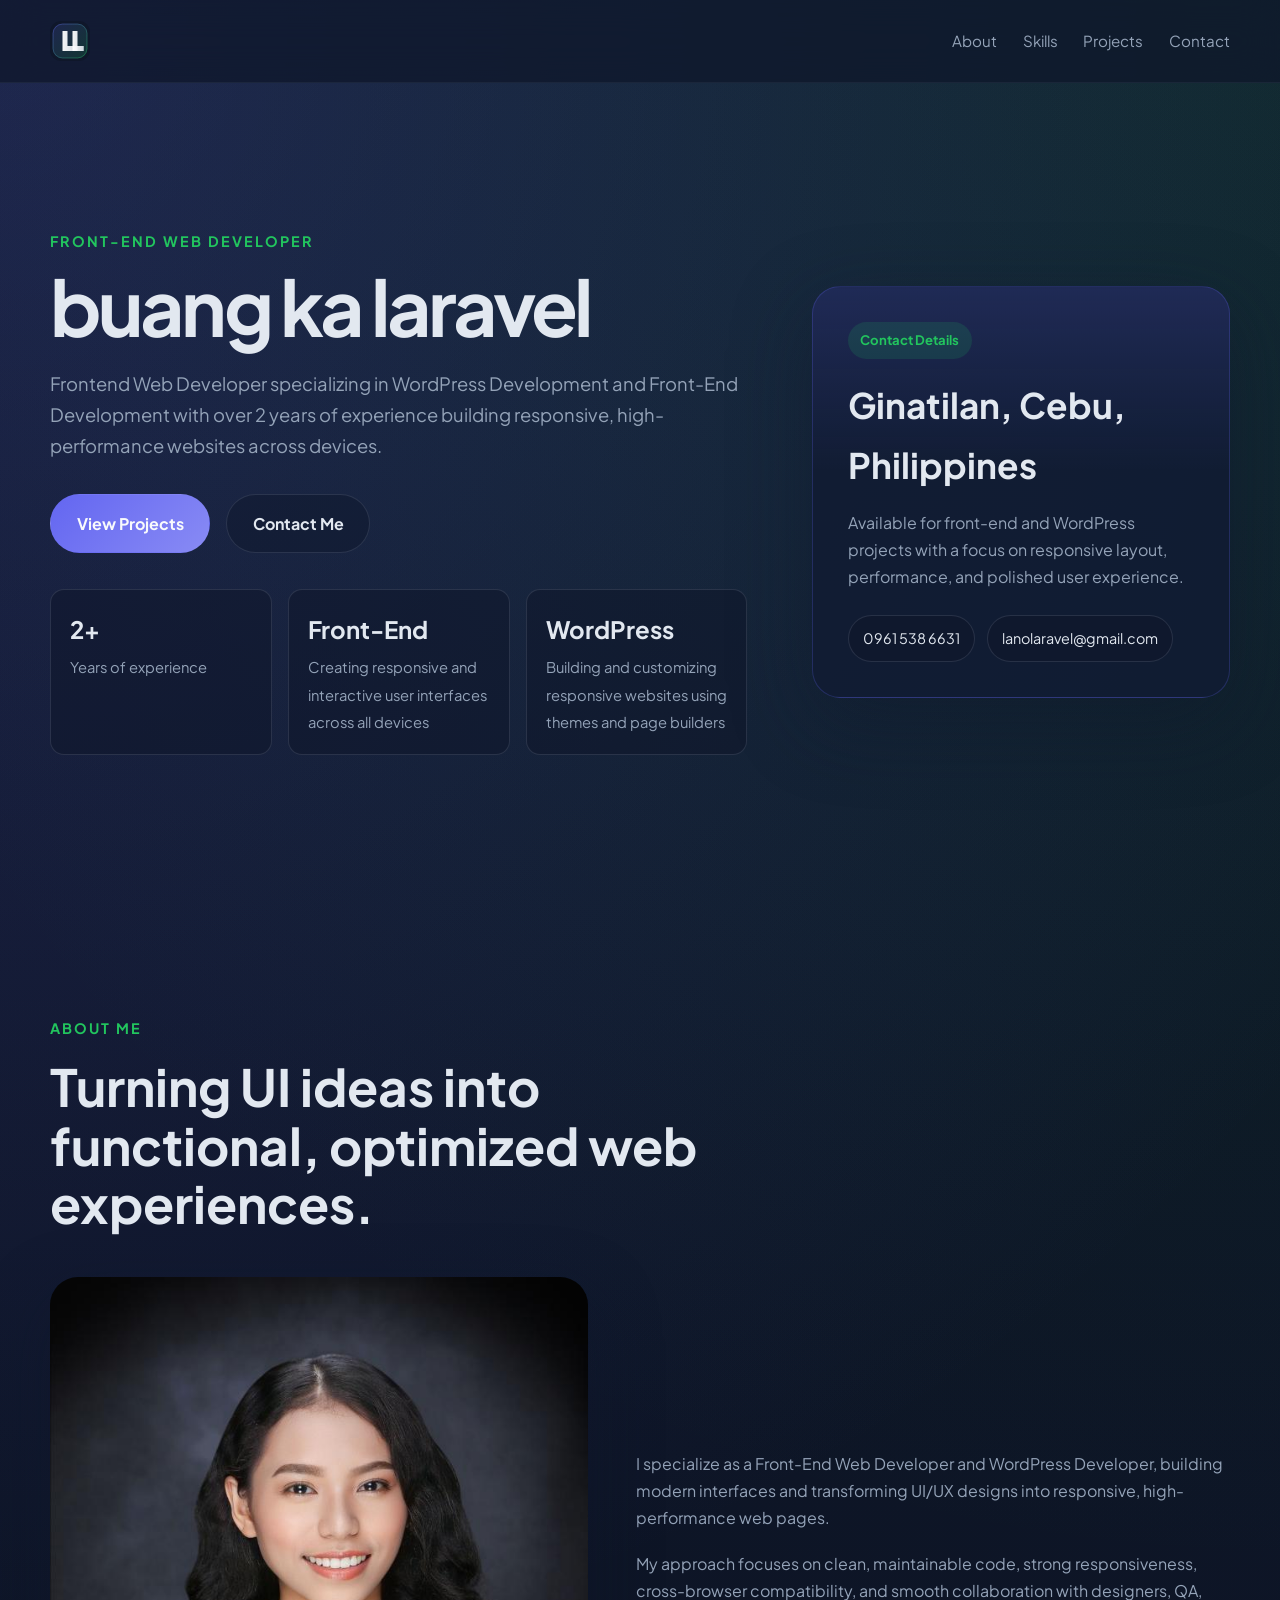
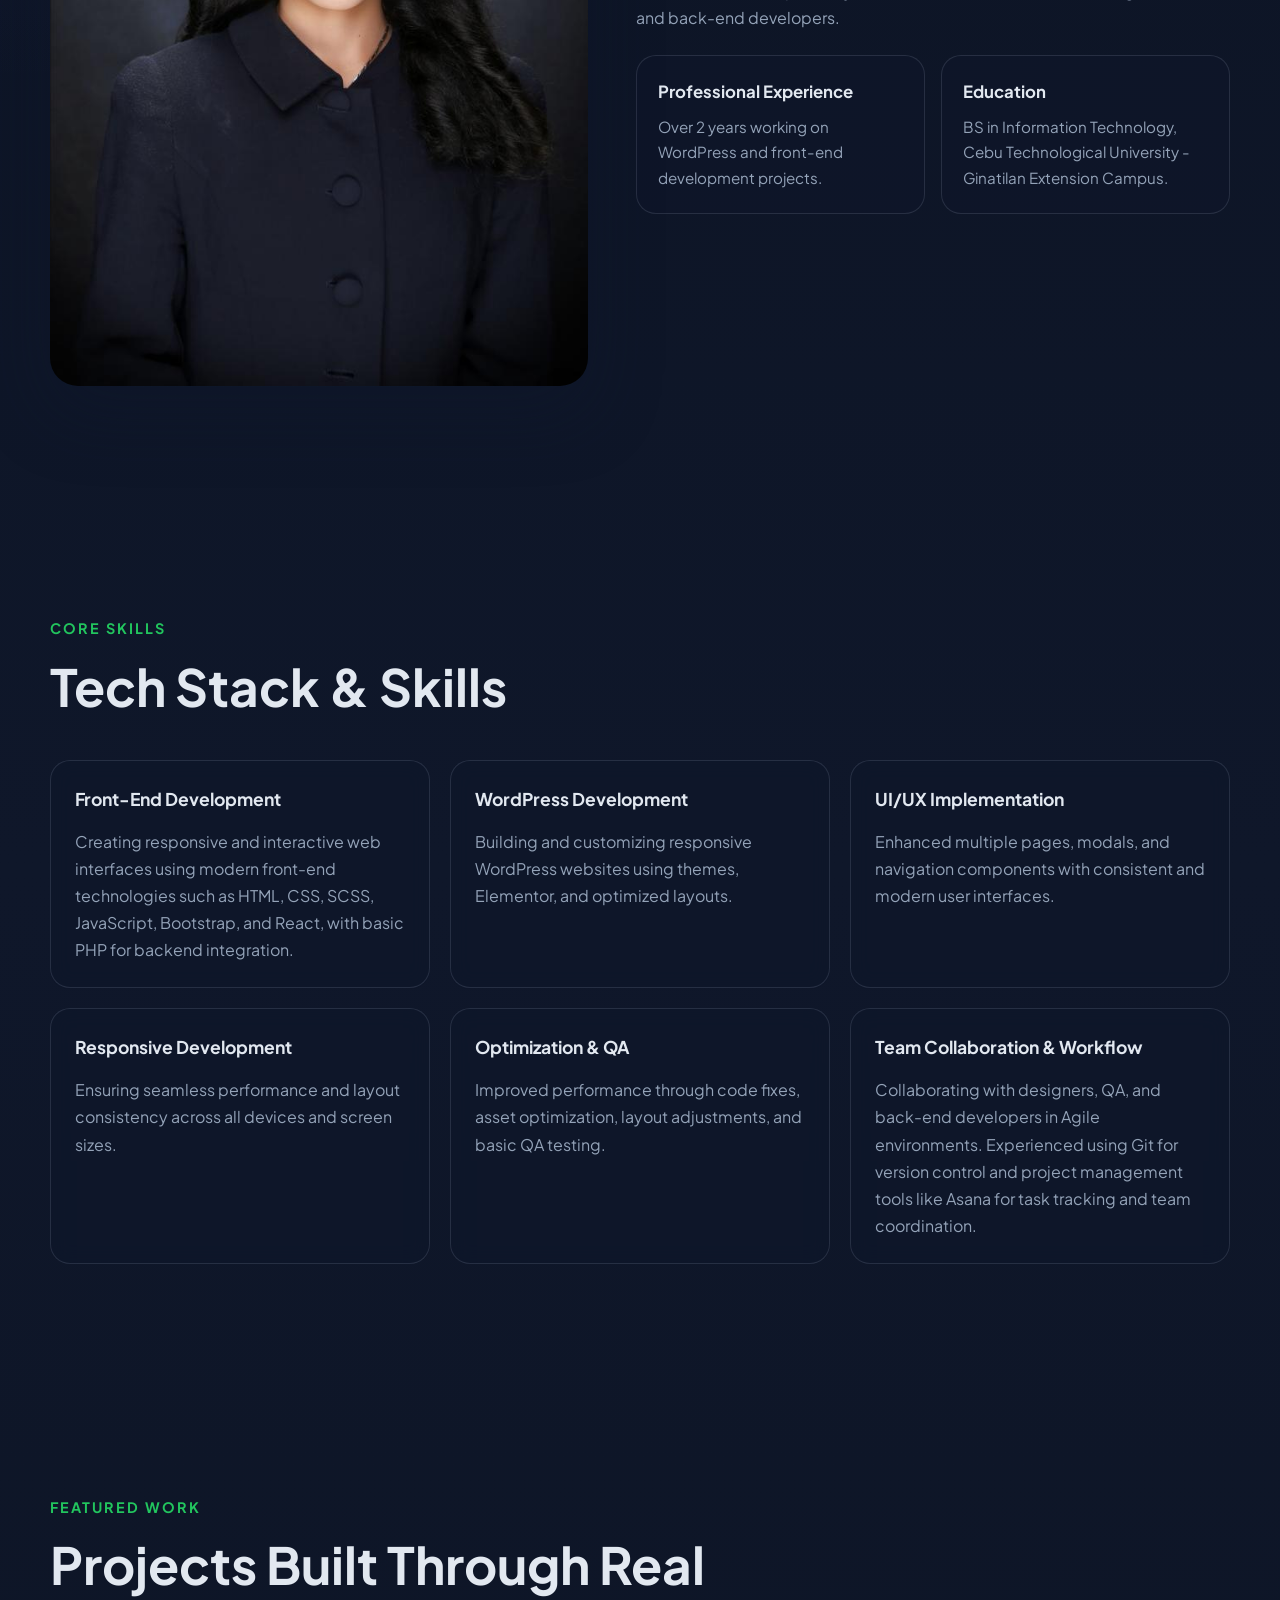
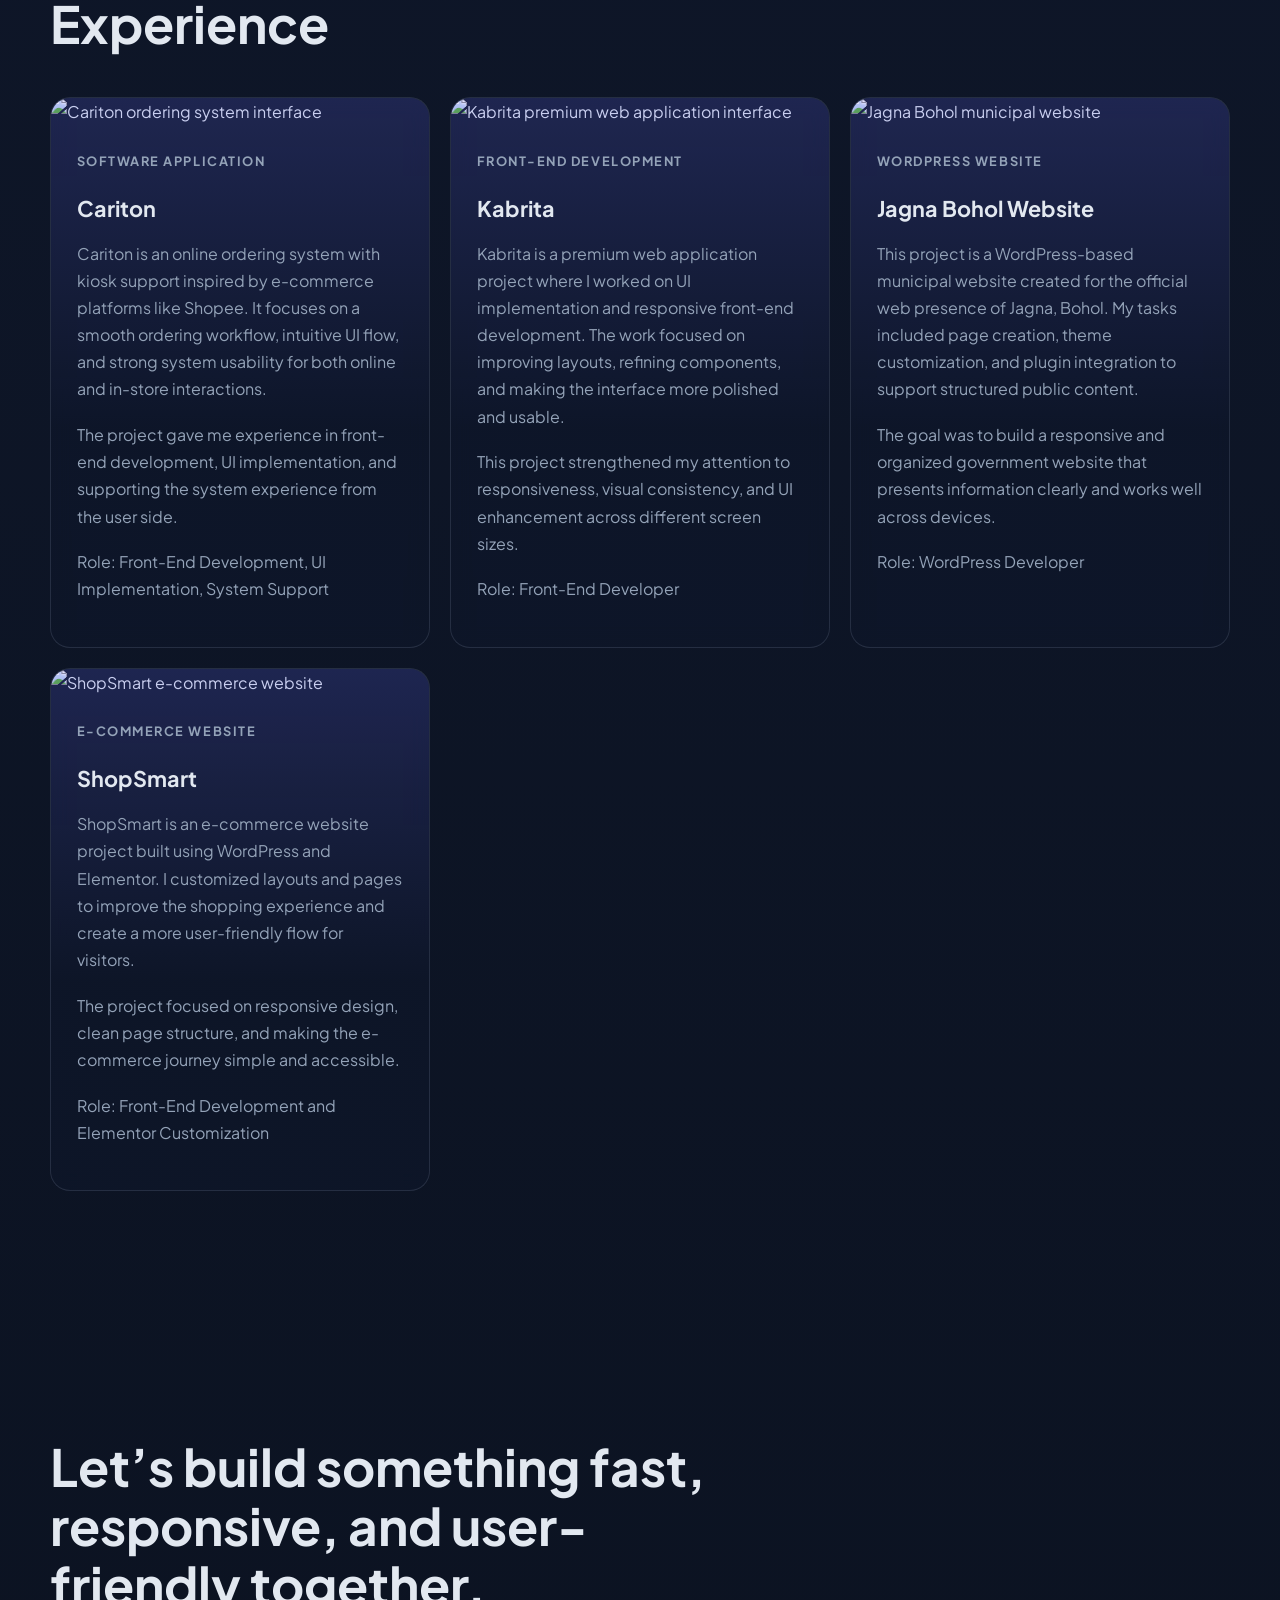
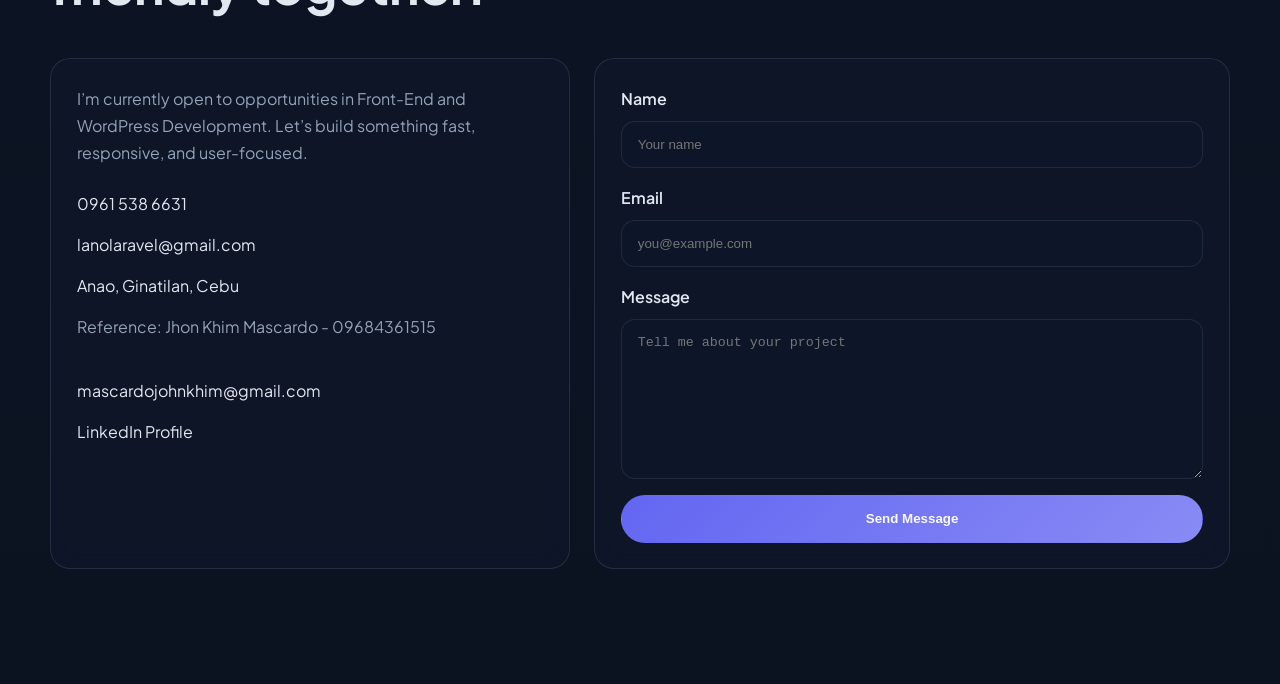
==== index.html @ 26b3957b "test" ====
<!DOCTYPE html> 
<html lang="en">
   <head>
      <meta charset="UTF-8">
      <meta name="viewport" content="width=device-width, initial-scale=1.0">
      <title>Laravel Lano | Front-End & WordPress Developer</title>
      <link rel="icon" type="image/svg+xml" href="/img/favicon.svg">
      <link rel="preconnect" href="https://fonts.googleapis.com">
      <link rel="preconnect" href="https://fonts.gstatic.com" crossorigin>
      <link href="https://fonts.googleapis.com/css2?family=Plus+Jakarta+Sans:wght@400;500;600;700;800&display=swap" rel="stylesheet">
      <link rel="stylesheet" href="home.css">
   </head>
   <body>
      <!-- NAVBAR --> 
      <header class="site-header">
         <nav class="navbar">
            <a href="#hero" class="brand brand--icon" aria-label="Laravel Lano home">
               <img src="/img/favicon.svg" alt="LL logo">
            </a> 
            <div class="nav-links"> <a href="#about">About</a> <a href="#skills">Skills</a> <a href="#projects">Projects</a> <a href="#contact">Contact</a> </div>
         </nav>
      </header>
      <!-- HERO --> 
      <section id="hero" class="hero reveal">
         <div class="hero__content">
            <p class="eyebrow">Front-End Web Developer</p>
            <h1>buang ka laravel</h1>
            <p class="hero__text">Frontend Web Developer specializing in WordPress Development and Front-End Development with over 2 years of experience building responsive, high-performance websites across devices. </p>
            <div class="hero__actions"> <a href="#projects" class="btn btn--primary">View Projects</a> <a href="#contact" class="btn btn--ghost">Contact Me</a> </div>
            <ul class="hero__stats">
               <li> <strong>2+</strong> <span>Years of experience</span> </li>
               <li> <strong>Front-End</strong> <span>Creating responsive and interactive user interfaces across all devices</span> </li>
               <li> <strong>WordPress</strong> <span>Building and customizing responsive websites using themes and page builders</span> </li>
            </ul>
         </div>
         <div class="hero__panel">
            <div class="hero-card">
               <span class="hero-card__label">Contact Details</span> 
               <h2>Ginatilan, Cebu, Philippines</h2>
               <p>Available for front-end and WordPress projects with a focus on responsive layout, performance, and polished user experience.</p>
               <div class="hero-card__tags"> <span>0961 538 6631</span> <span>lanolaravel@gmail.com</span></div>
            </div>
         </div>
      </section>
      <!-- ABOUT --> 
      <section id="about" class="about reveal">
         <div class="section-heading">
            <p class="eyebrow">About Me</p>
            <h2>Turning UI ideas into functional, optimized web experiences.</h2>
         </div>
         <div class="about__grid">
            <div class="about__image"> <img src="/img/Media.jpg" alt="Portrait of Laravel Lano"> </div>
            <div class="about__content">
               <p> I specialize as a Front-End Web Developer and WordPress Developer, building modern interfaces and transforming UI/UX designs into responsive, high-performance web pages.</p>
               <p> My approach focuses on clean, maintainable code, strong responsiveness, cross-browser compatibility, and smooth collaboration with designers, QA, and back-end developers. </p>
               <div class="about__highlights">
                  <article>
                     <h3>Professional Experience</h3>
                     <p>Over 2 years working on WordPress and front-end development projects.</p>
                  </article>
                  <article>
                     <h3>Education</h3>
                     <p>BS in Information Technology, Cebu Technological University - Ginatilan Extension Campus.</p>
                  </article>
               </div>
            </div>
         </div>
      </section>
      <!-- SKILLS --> 
      <section id="skills" class="skills reveal">
         <div class="section-heading">
            <p class="eyebrow">Core Skills</p>
            <h2>Tech Stack & Skills</h2>
         </div>
         <div class="skills__grid">
            <article class="skill-card">
               <h3>Front-End Development</h3>
               <p>Creating responsive and interactive web interfaces using modern front-end technologies such as HTML, CSS, SCSS, JavaScript, Bootstrap, and React, with basic PHP for backend integration.</p>
            </article>
            <article class="skill-card">
               <h3>WordPress Development</h3>
               <p>Building and customizing responsive WordPress websites using themes, Elementor, and optimized layouts.</p>
            </article>
            <article class="skill-card">
               <h3>UI/UX Implementation</h3>
               <p>Enhanced multiple pages, modals, and navigation components with consistent and modern user interfaces.</p>
            </article>
            <article class="skill-card">
               <h3>Responsive Development</h3>
               <p>Ensuring seamless performance and layout consistency across all devices and screen sizes.</p>
            </article>
            <article class="skill-card">
               <h3>Optimization & QA</h3>
               <p>Improved performance through code fixes, asset optimization, layout adjustments, and basic QA testing.</p>
            </article>
           <article class="skill-card">
            <h3>Team Collaboration & Workflow</h3>
            <p>
                Collaborating with designers, QA, and back-end developers in Agile environments. 
                Experienced using Git for version control and project management tools like Asana for task tracking and team coordination.
            </p>
            </article>
         </div>
      </section>
      <!-- PROJECTS --> 
      <section id="projects" class="projects reveal">
         <div class="section-heading">
            <p class="eyebrow">Featured Work</p>
            <h2>Projects Built Through Real Experience</h2>
         </div>
         <div class="projects__grid">
            <article class="project-card">
               <div class="project-card__image">
                  <img src="https://images.unsplash.com/photo-1556740749-887f6717d7e4?auto=format&fit=crop&w=1200&q=80" alt="Cariton ordering system interface">
               </div>
               <div class="project-card__content">
                  <p class="project-card__tag">Software Application</p>
                  <h3>Cariton</h3>
                  <p>Cariton is an online ordering system with kiosk support inspired by e-commerce platforms like Shopee. It focuses on a smooth ordering workflow, intuitive UI flow, and strong system usability for both online and in-store interactions.</p>
                  <p>The project gave me experience in front-end development, UI implementation, and supporting the system experience from the user side.</p>
                  <p class="project-card__role">Role: Front-End Development, UI Implementation, System Support</p>
               </div>
            </article>
            <article class="project-card">
               <div class="project-card__image">
                  <img src="https://images.unsplash.com/photo-1516321318423-f06f85e504b3?auto=format&fit=crop&w=1200&q=80" alt="Kabrita premium web application interface">
               </div>
               <div class="project-card__content">
                  <p class="project-card__tag">Front-End Development</p>
                  <h3>Kabrita</h3>
                  <p>Kabrita is a premium web application project where I worked on UI implementation and responsive front-end development. The work focused on improving layouts, refining components, and making the interface more polished and usable.</p>
                  <p>This project strengthened my attention to responsiveness, visual consistency, and UI enhancement across different screen sizes.</p>
                  <p class="project-card__role">Role: Front-End Developer</p>
               </div>
            </article>
            <article class="project-card">
               <div class="project-card__image">
                  <img src="https://images.unsplash.com/photo-1486406146926-c627a92ad1ab?auto=format&fit=crop&w=1200&q=80" alt="Jagna Bohol municipal website">
               </div>
               <div class="project-card__content">
                  <p class="project-card__tag">WordPress Website</p>
                  <h3>Jagna Bohol Website</h3>
                  <p>This project is a WordPress-based municipal website created for the official web presence of Jagna, Bohol. My tasks included page creation, theme customization, and plugin integration to support structured public content.</p>
                  <p>The goal was to build a responsive and organized government website that presents information clearly and works well across devices.</p>
                  <p class="project-card__role">Role: WordPress Developer</p>
               </div>
            </article>
            <article class="project-card">
               <div class="project-card__image">
                  <img src="https://images.unsplash.com/photo-1472851294608-062f824d29cc?auto=format&fit=crop&w=1200&q=80" alt="ShopSmart e-commerce website">
               </div>
               <div class="project-card__content">
                  <p class="project-card__tag">E-Commerce Website</p>
                  <h3>ShopSmart</h3>
                  <p>ShopSmart is an e-commerce website project built using WordPress and Elementor. I customized layouts and pages to improve the shopping experience and create a more user-friendly flow for visitors.</p>
                  <p>The project focused on responsive design, clean page structure, and making the e-commerce journey simple and accessible.</p>
                  <p class="project-card__role">Role: Front-End Development and Elementor Customization</p>
               </div>
            </article>
         </div>
      </section>
      <!-- CONTACT --> 
      <section id="contact" class="contact reveal">
         <div class="section-heading">
            <p class="eyebrow"></p>
            <h2>Let’s build something fast, responsive, and user-friendly together.</h2>
         </div>
         <div class="contact__grid">
            <div class="contact__intro">
               <p> I’m currently open to opportunities in Front-End and WordPress Development. Let’s build something fast, responsive, and user-focused.</p>
               <div class="contact__details"> <a href="tel:09615386631">0961 538 6631</a> <a href="mailto:lanolaravel@gmail.com">lanolaravel@gmail.com</a> <a href="#">Anao, Ginatilan, Cebu</a> <p href="tel:09684361515">Reference: Jhon Khim Mascardo - 09684361515</p> <a href="mailto:mascardojohnkhim@gmail.com">mascardojohnkhim@gmail.com</a> <a href="https://www.linkedin.com/in/laravel-lano-895622382/" target="_blank">LinkedIn Profile</a></div>
            </div>
            <form class="contact-form"> <label> Name <input type="text" name="name" placeholder="Your name"> </label> <label> Email <input type="email" name="email" placeholder="you@example.com"> </label> <label> Message <textarea name="message" rows="5" placeholder="Tell me about your project"></textarea> </label> <button type="submit" class="btn btn--primary">Send Message</button> </form>
         </div>
      </section>
      <script> const reveals = document.querySelectorAll('.reveal'); const observer = new IntersectionObserver((entries) => { entries.forEach((entry) => { if (entry.isIntersecting) { entry.target.classList.add('reveal--visible'); observer.unobserve(entry.target); } }); }, { threshold: 0.18 }); reveals.forEach((item) => observer.observe(item)); </script> 
   </body>
</html>
---- home.css ----
* {
  margin: 0;
  padding: 0;
  box-sizing: border-box;
}

html {
  scroll-behavior: smooth;
}

body {
  font-family: "Plus Jakarta Sans", sans-serif;
  background: radial-gradient(circle at top left, rgba(99, 102, 241, 0.22), transparent 30%), radial-gradient(circle at top right, rgba(34, 197, 94, 0.12), transparent 28%), linear-gradient(180deg, #0b1220 0%, #0f172a 45%, #0b1220 100%);
  color: #e2e8f0;
  line-height: 1.7;
  min-height: 100vh;
}

img {
  display: block;
  max-width: 100%;
}

a {
  color: inherit;
  text-decoration: none;
}

section {
  width: min(100% - 2rem, 1180px);
  margin: 0 auto;
  padding: clamp(5rem, 9vw, 7.5rem) 0;
}

.site-header {
  position: sticky;
  top: 0;
  z-index: 1000;
  backdrop-filter: blur(18px);
  background: rgba(15, 23, 42, 0.72);
  border-bottom: 1px solid rgba(148, 163, 184, 0.08);
}

.navbar {
  width: min(100% - 2rem, 1180px);
  margin: 0 auto;
  display: flex;
  align-items: center;
  justify-content: space-between;
  min-height: 82px;
  gap: 1rem;
}
.navbar .brand {
  font-size: 1.1rem;
  font-weight: 800;
  letter-spacing: 0.04em;
}
.navbar .brand--icon {
  display: inline-flex;
  align-items: center;
  justify-content: center;
  width: auto;
  height: auto;
  transition: transform 0.25s ease, opacity 0.25s ease;
}
.navbar .brand--icon img {
  width: 40px;
  height: 40px;
  display: block;
}
.navbar .brand--icon:hover {
  transform: translateY(-2px);
  opacity: 0.92;
}
.navbar .nav-links {
  display: flex;
  align-items: center;
  gap: clamp(1rem, 2vw, 2rem);
}
.navbar .nav-links a {
  color: #94a3b8;
  font-size: 0.95rem;
  transition: color 0.25s ease;
}
.navbar .nav-links a:hover {
  color: #e2e8f0;
}

.eyebrow {
  color: #22c55e;
  font-size: 0.9rem;
  font-weight: 700;
  letter-spacing: 0.14em;
  text-transform: uppercase;
  margin-bottom: 1rem;
}

.section-heading {
  max-width: 720px;
  margin-bottom: 2.75rem;
}
.section-heading h2 {
  font-size: clamp(2rem, 4vw, 3.25rem);
  line-height: 1.15;
}

.btn {
  display: inline-flex;
  align-items: center;
  justify-content: center;
  border-radius: 999px;
  padding: 0.95rem 1.6rem;
  font-weight: 700;
  border: 1px solid transparent;
  transition: transform 0.28s ease, box-shadow 0.28s ease, background 0.28s ease, border-color 0.28s ease;
}
.btn:hover {
  transform: scale(1.04);
}
.btn--primary {
  background: linear-gradient(135deg, #6366f1, rgb(136.44, 138.72, 244.36));
  color: #f8fafc;
  box-shadow: 0 0 0 rgba(99, 102, 241, 0);
}
.btn--primary:hover {
  box-shadow: 0 0 24px rgba(99, 102, 241, 0.35);
}
.btn--ghost {
  border-color: rgba(148, 163, 184, 0.18);
  color: #e2e8f0;
  background: rgba(15, 23, 42, 0.45);
}
.btn--ghost:hover {
  border-color: rgba(34, 197, 94, 0.35);
  box-shadow: 0 12px 24px rgba(15, 23, 42, 0.28);
}

.hero {
  display: grid;
  grid-template-columns: minmax(0, 1.25fr) minmax(280px, 0.75fr);
  gap: clamp(2rem, 5vw, 4rem);
  align-items: center;
  min-height: calc(100vh - 82px);
}
.hero__content h1 {
  font-size: clamp(2.9rem, 6vw, 5.5rem);
  line-height: 0.97;
  letter-spacing: -0.05em;
  max-width: 11ch;
}
.hero__text {
  max-width: 62ch;
  color: #94a3b8;
  margin: 1.5rem 0 2rem;
  font-size: clamp(1rem, 2.1vw, 1.15rem);
}
.hero__actions {
  display: flex;
  flex-wrap: wrap;
  gap: 1rem;
}
.hero__stats {
  list-style: none;
  display: grid;
  grid-template-columns: repeat(3, minmax(0, 1fr));
  gap: 1rem;
  margin-top: 2.25rem;
}
.hero__stats li {
  padding: 1.2rem;
  border: 1px solid rgba(148, 163, 184, 0.18);
  border-radius: 14px;
  background: rgba(15, 23, 42, 0.55);
}
.hero__stats strong {
  display: block;
  font-size: 1.5rem;
  margin-bottom: 0.2rem;
}
.hero__stats span {
  color: #94a3b8;
  font-size: 0.92rem;
}

.hero-card {
  padding: clamp(1.5rem, 4vw, 2.2rem);
  border-radius: 28px;
  background: linear-gradient(180deg, rgba(99, 102, 241, 0.18), transparent 45%), rgba(17, 28, 52, 0.9);
  border: 1px solid rgba(99, 102, 241, 0.24);
  box-shadow: 0 24px 80px rgba(15, 23, 42, 0.42);
}
.hero-card__label {
  display: inline-flex;
  margin-bottom: 1rem;
  padding: 0.45rem 0.8rem;
  border-radius: 999px;
  background: rgba(34, 197, 94, 0.14);
  color: #22c55e;
  font-size: 0.82rem;
  font-weight: 700;
}
.hero-card h2 {
  font-size: clamp(1.65rem, 3vw, 2.2rem);
  margin-bottom: 0.9rem;
}
.hero-card p {
  color: #94a3b8;
}
.hero-card__tags {
  display: flex;
  flex-wrap: wrap;
  gap: 0.7rem;
  margin-top: 1.5rem;
}
.hero-card__tags span {
  padding: 0.65rem 0.9rem;
  border-radius: 999px;
  border: 1px solid rgba(148, 163, 184, 0.18);
  background: rgba(15, 23, 42, 0.6);
  font-size: 0.9rem;
}

.about__grid {
  display: grid;
  grid-template-columns: minmax(280px, 0.95fr) minmax(0, 1.05fr);
  gap: clamp(1.75rem, 4vw, 3rem);
  align-items: center;
}
.about__image {
  position: relative;
}
.about__image img {
  border-radius: 28px;
  min-height: 420px;
  -o-object-fit: cover;
     object-fit: cover;
  box-shadow: 0 24px 70px rgba(15, 23, 42, 0.35);
}
.about__content p {
  color: #94a3b8;
  margin-bottom: 1.15rem;
}
.about__highlights {
  display: grid;
  grid-template-columns: repeat(2, minmax(0, 1fr));
  gap: 1rem;
  margin-top: 1.5rem;
}
.about__highlights article {
  padding: 1.35rem;
  background: rgba(15, 23, 42, 0.55);
  border: 1px solid rgba(148, 163, 184, 0.18);
  border-radius: 20px;
}
.about__highlights h3 {
  margin-bottom: 0.45rem;
  font-size: 1.05rem;
}
.about__highlights p {
  margin: 0;
  font-size: 0.95rem;
}

.skills__grid {
  display: grid;
  grid-template-columns: repeat(3, minmax(0, 1fr));
  gap: 1.25rem;
}

.skill-card,
.project-card,
.contact-form,
.contact__intro {
  background: rgba(15, 23, 42, 0.72);
  border: 1px solid rgba(148, 163, 184, 0.18);
  border-radius: 20px;
  backdrop-filter: blur(10px);
}

.skill-card {
  padding: 1.5rem;
  transition: transform 0.35s ease, box-shadow 0.35s ease, border-color 0.35s ease;
}
.skill-card:hover {
  transform: translateY(-10px);
  box-shadow: 0 24px 60px rgba(15, 23, 42, 0.45);
  border-color: rgba(99, 102, 241, 0.4);
}
.skill-card h3 {
  margin-bottom: 0.8rem;
  font-size: 1.1rem;
}
.skill-card p {
  color: #94a3b8;
}

.projects__grid {
  display: grid;
  grid-template-columns: repeat(3, minmax(0, 1fr));
  gap: 1.25rem;
}

.project-card {
  min-height: 300px;
  position: relative;
  overflow: hidden;
  transition: transform 0.35s ease, box-shadow 0.35s ease, border-color 0.35s ease;
}
.project-card:hover {
  transform: translateY(-10px);
  box-shadow: 0 24px 60px rgba(15, 23, 42, 0.45);
  border-color: rgba(99, 102, 241, 0.4);
}
.project-card::before {
  content: "";
  position: absolute;
  inset: 0;
  background: linear-gradient(180deg, rgba(99, 102, 241, 0.2), rgba(15, 23, 42, 0.04) 60%);
  pointer-events: none;
}
.project-card__content {
  position: relative;
  padding: 1.6rem;
  display: flex;
  flex-direction: column;
  justify-content: flex-end;
}
.project-card__tag {
  color: #22c55e;
  font-weight: 700;
  margin-bottom: 0.75rem;
  text-transform: uppercase;
  letter-spacing: 0.12em;
  font-size: 0.8rem;
}
.project-card h3 {
  margin-bottom: 0.75rem;
  font-size: 1.35rem;
}
.project-card p {
  color: #94a3b8;
  margin-bottom: 1.15rem;
}
.project-card a {
  color: rgb(173.88, 175.44, 247.72);
  font-weight: 700;
}

.contact__grid {
  display: grid;
  grid-template-columns: minmax(260px, 0.9fr) minmax(0, 1.1fr);
  gap: 1.5rem;
}
.contact__intro {
  padding: 1.6rem;
}
.contact__intro p {
  color: #94a3b8;
  margin-bottom: 1.5rem;
}
.contact__details {
  display: grid;
  gap: 0.85rem;
}
.contact__details a {
  color: #e2e8f0;
  transition: color 0.25s ease;
}
.contact__details a:hover {
  color: #22c55e;
}

.contact-form {
  padding: 1.6rem;
  display: grid;
  gap: 1rem;
}
.contact-form label {
  display: grid;
  gap: 0.55rem;
  font-weight: 600;
}
.contact-form input,
.contact-form textarea {
  width: 100%;
  border: 1px solid rgba(148, 163, 184, 0.14);
  border-radius: 14px;
  background: rgba(15, 23, 42, 0.92);
  color: #e2e8f0;
  padding: 0.95rem 1rem;
  outline: none;
  transition: border-color 0.25s ease, box-shadow 0.25s ease;
}
.contact-form input:focus,
.contact-form textarea:focus {
  border-color: rgba(99, 102, 241, 0.55);
  box-shadow: 0 0 0 4px rgba(99, 102, 241, 0.14);
}
.contact-form textarea {
  resize: vertical;
  min-height: 160px;
}

.reveal {
  opacity: 0;
  transform: translateY(38px);
  transition: opacity 0.8s ease, transform 0.8s ease;
}
.reveal--visible {
  opacity: 1;
  transform: translateY(0);
}

@media (max-width: 980px) {
  .hero,
  .about__grid,
  .contact__grid,
  .skills__grid,
  .projects__grid {
    grid-template-columns: 1fr;
  }
  .hero {
    padding-top: 3.5rem;
    min-height: auto;
  }
  .hero__stats,
  .about__highlights {
    grid-template-columns: 1fr 1fr;
  }
}
@media (max-width: 760px) {
  .navbar {
    flex-direction: column;
    justify-content: center;
    padding: 1rem 0;
  }
  .navbar .nav-links {
    flex-wrap: wrap;
    justify-content: center;
  }
  section {
    padding: clamp(4rem, 10vw, 5rem) 0;
  }
  .hero__content h1,
  .section-heading h2 {
    max-width: none;
  }
  .hero__stats,
  .about__highlights {
    grid-template-columns: 1fr;
  }
  .btn {
    width: 100%;
  }
  .hero__actions {
    flex-direction: column;
  }
}
@media (max-width: 540px) {
  .navbar .nav-links {
    gap: 0.85rem 1rem;
  }
  .hero-card,
  .skill-card,
  .project-card__content,
  .contact-form,
  .contact__intro {
    padding: 1.25rem;
  }
}/*# sourceMappingURL=home.css.map */
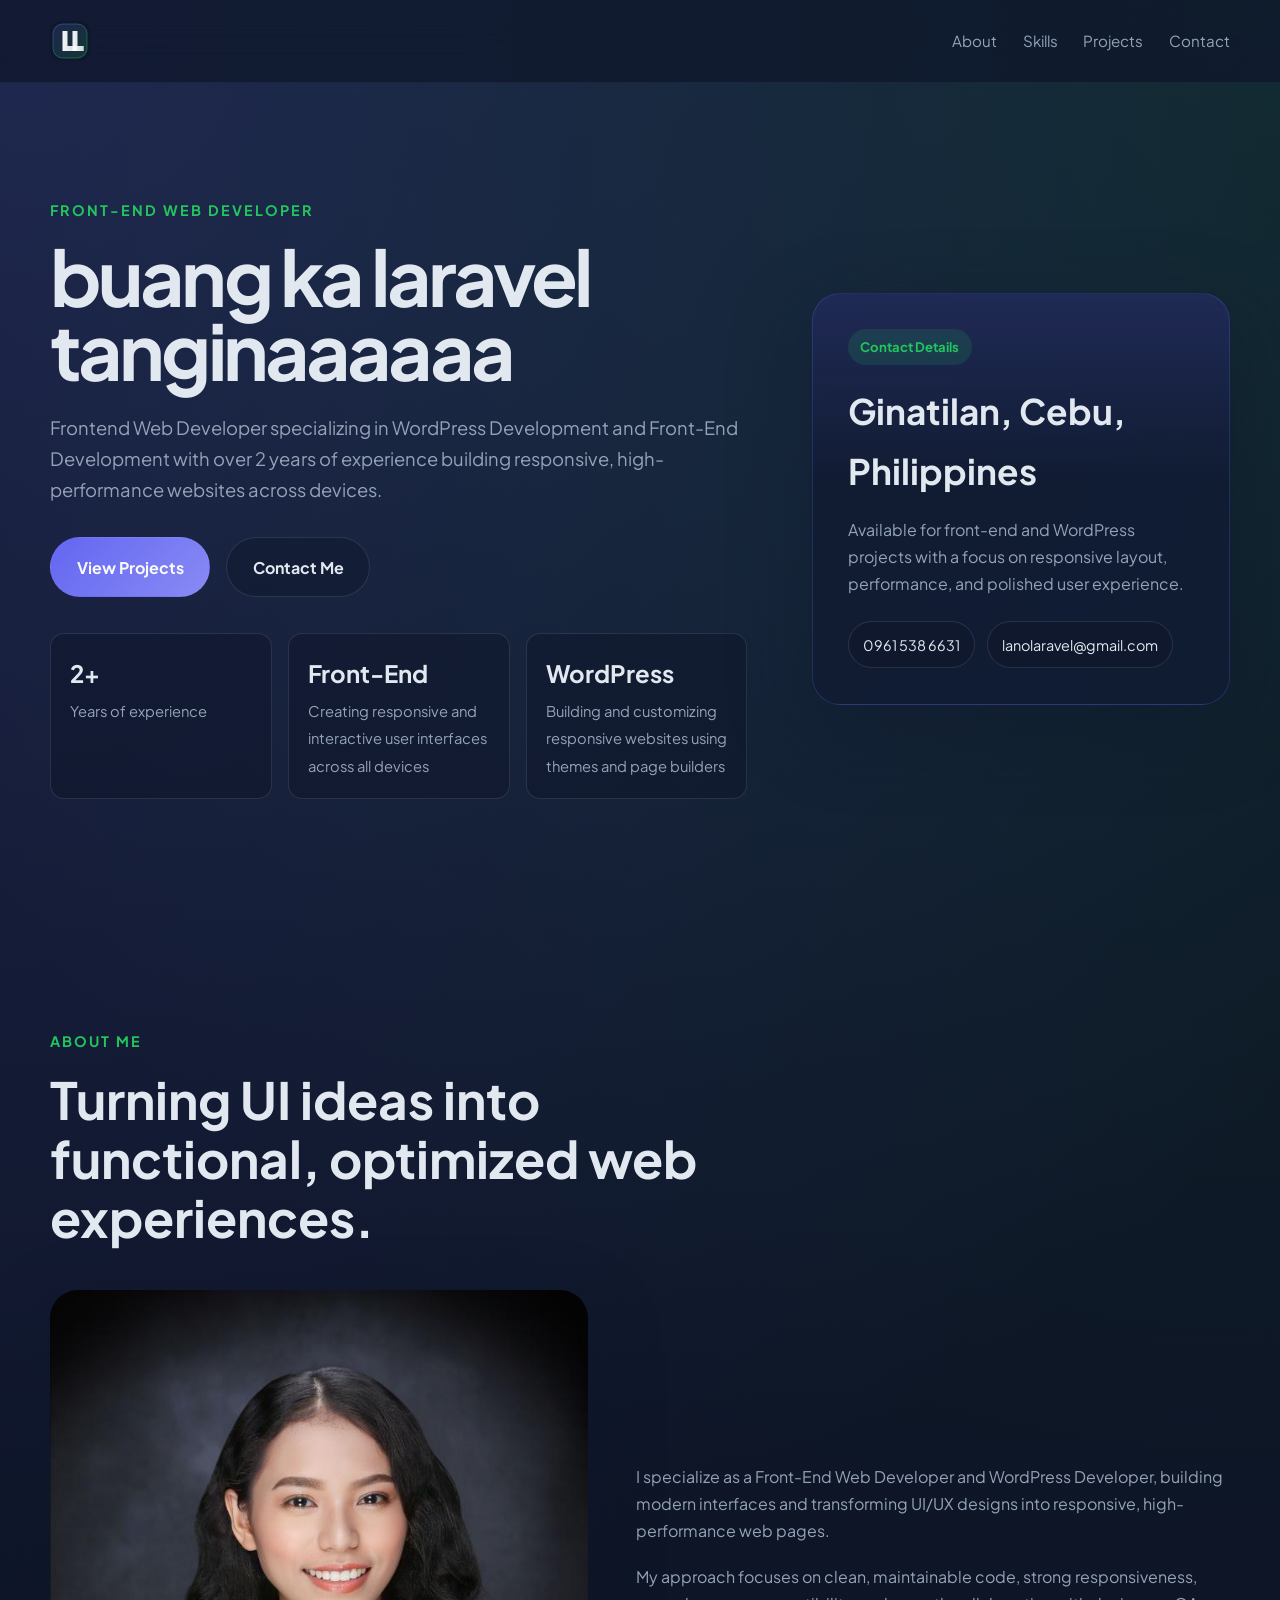
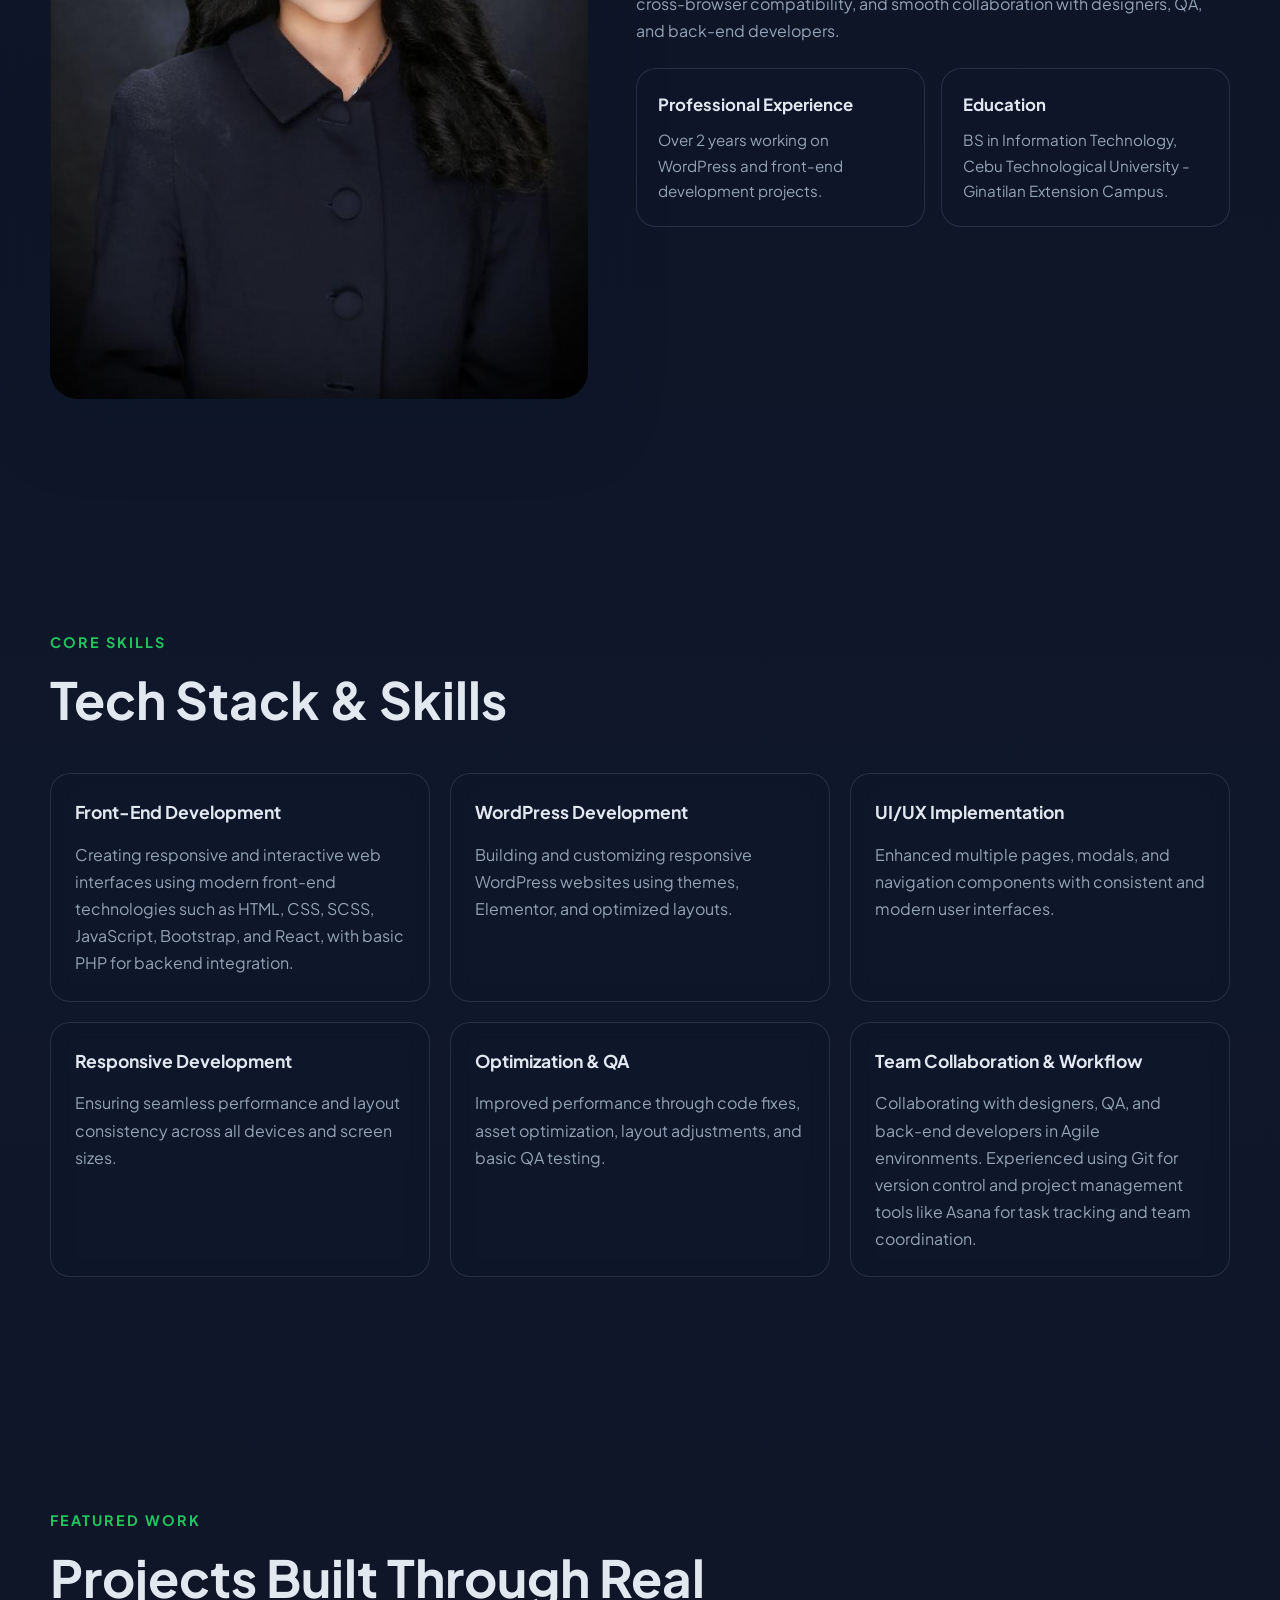
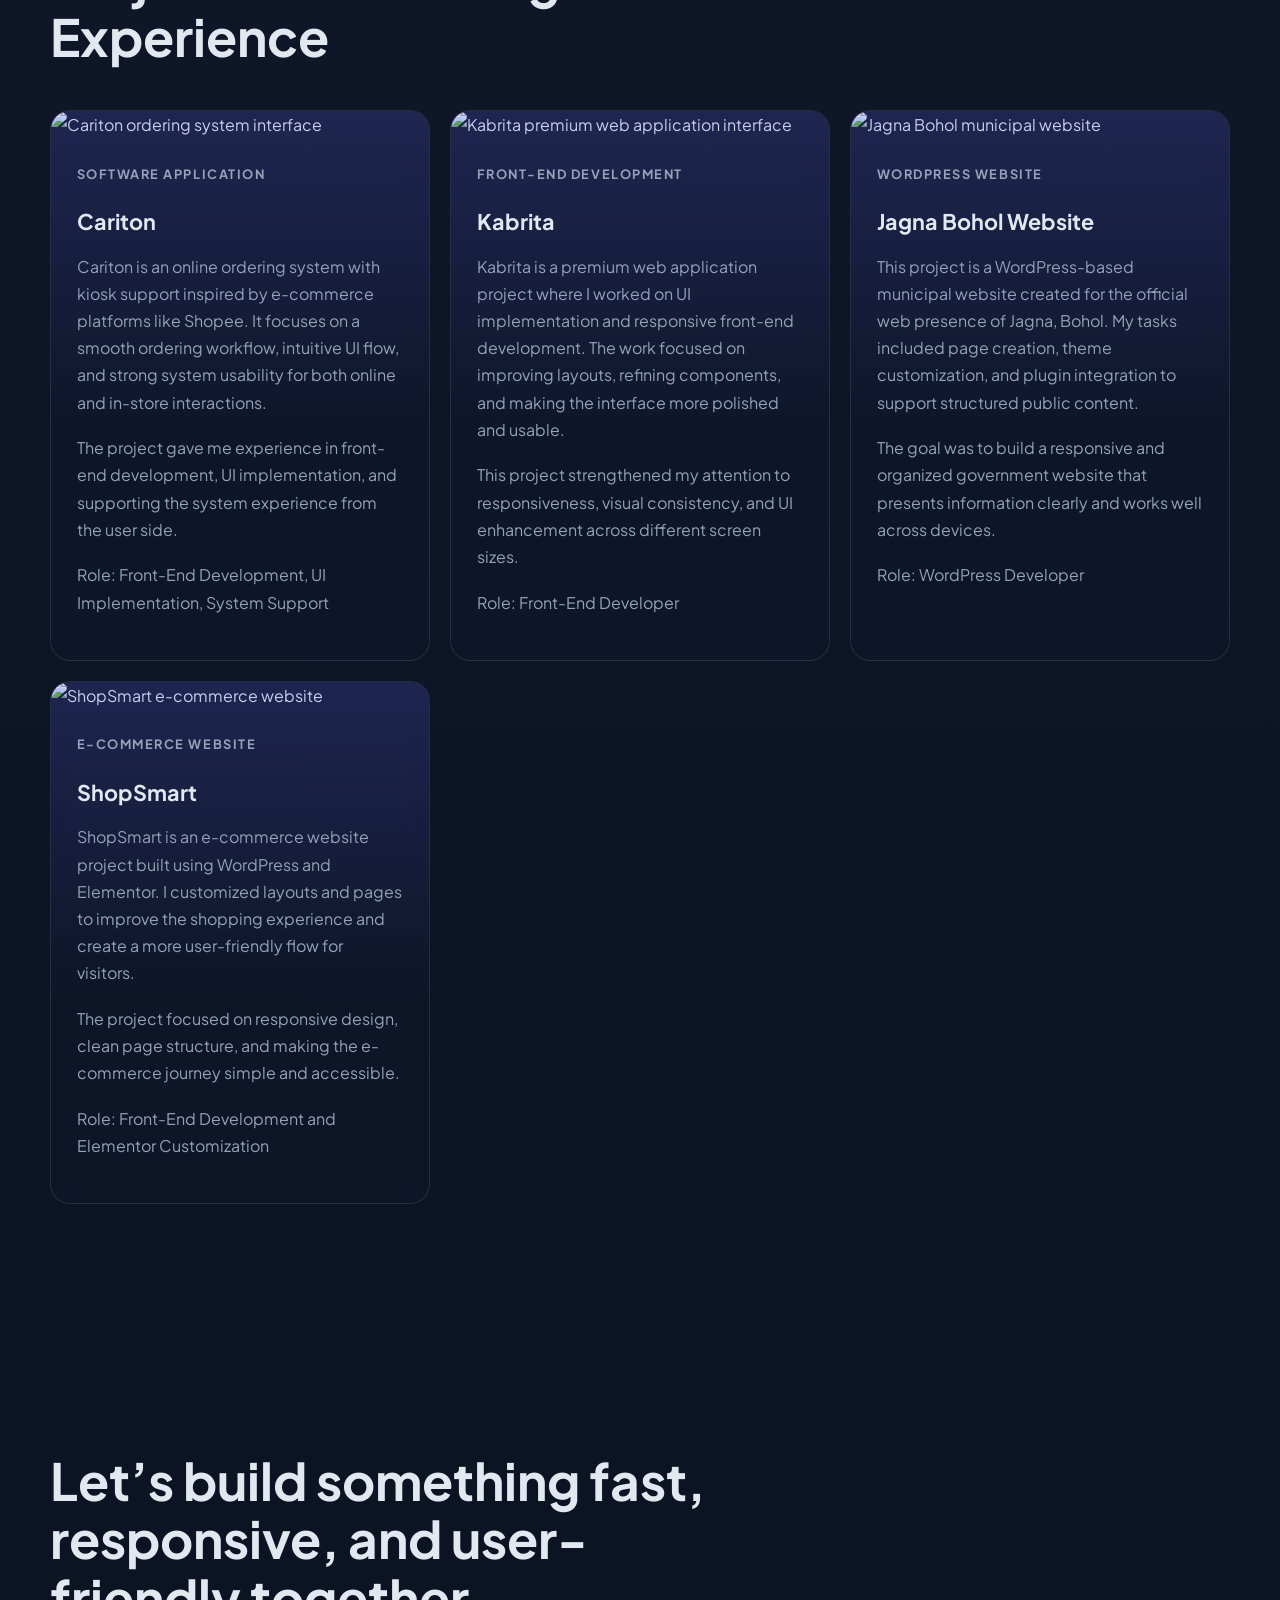
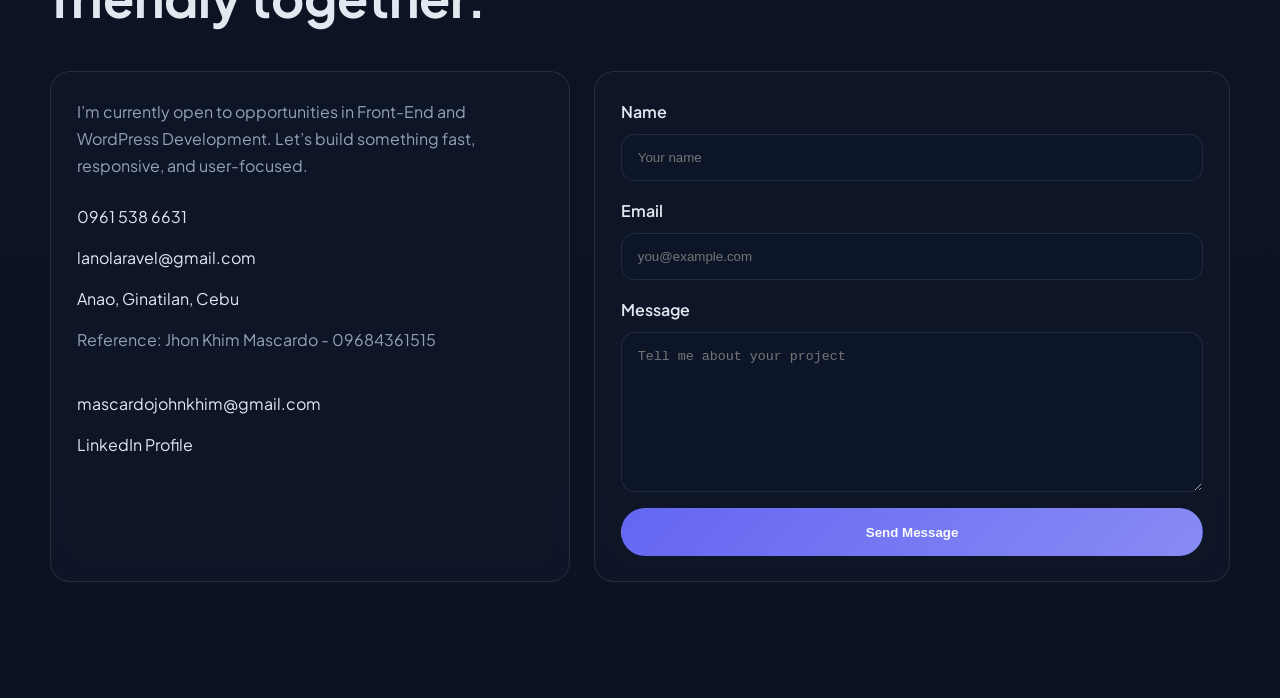
==== commit 82d8d899: "test" ====
--- a/index.html
+++ b/index.html
@@ -24,7 +24,7 @@
       <section id="hero" class="hero reveal">
          <div class="hero__content">
             <p class="eyebrow">Front-End Web Developer</p>
-            <h1>buang ka laravel</h1>
+            <h1>buang ka laravel tanginaaaaaa</h1>
             <p class="hero__text">Frontend Web Developer specializing in WordPress Development and Front-End Development with over 2 years of experience building responsive, high-performance websites across devices. </p>
             <div class="hero__actions"> <a href="#projects" class="btn btn--primary">View Projects</a> <a href="#contact" class="btn btn--ghost">Contact Me</a> </div>
             <ul class="hero__stats">
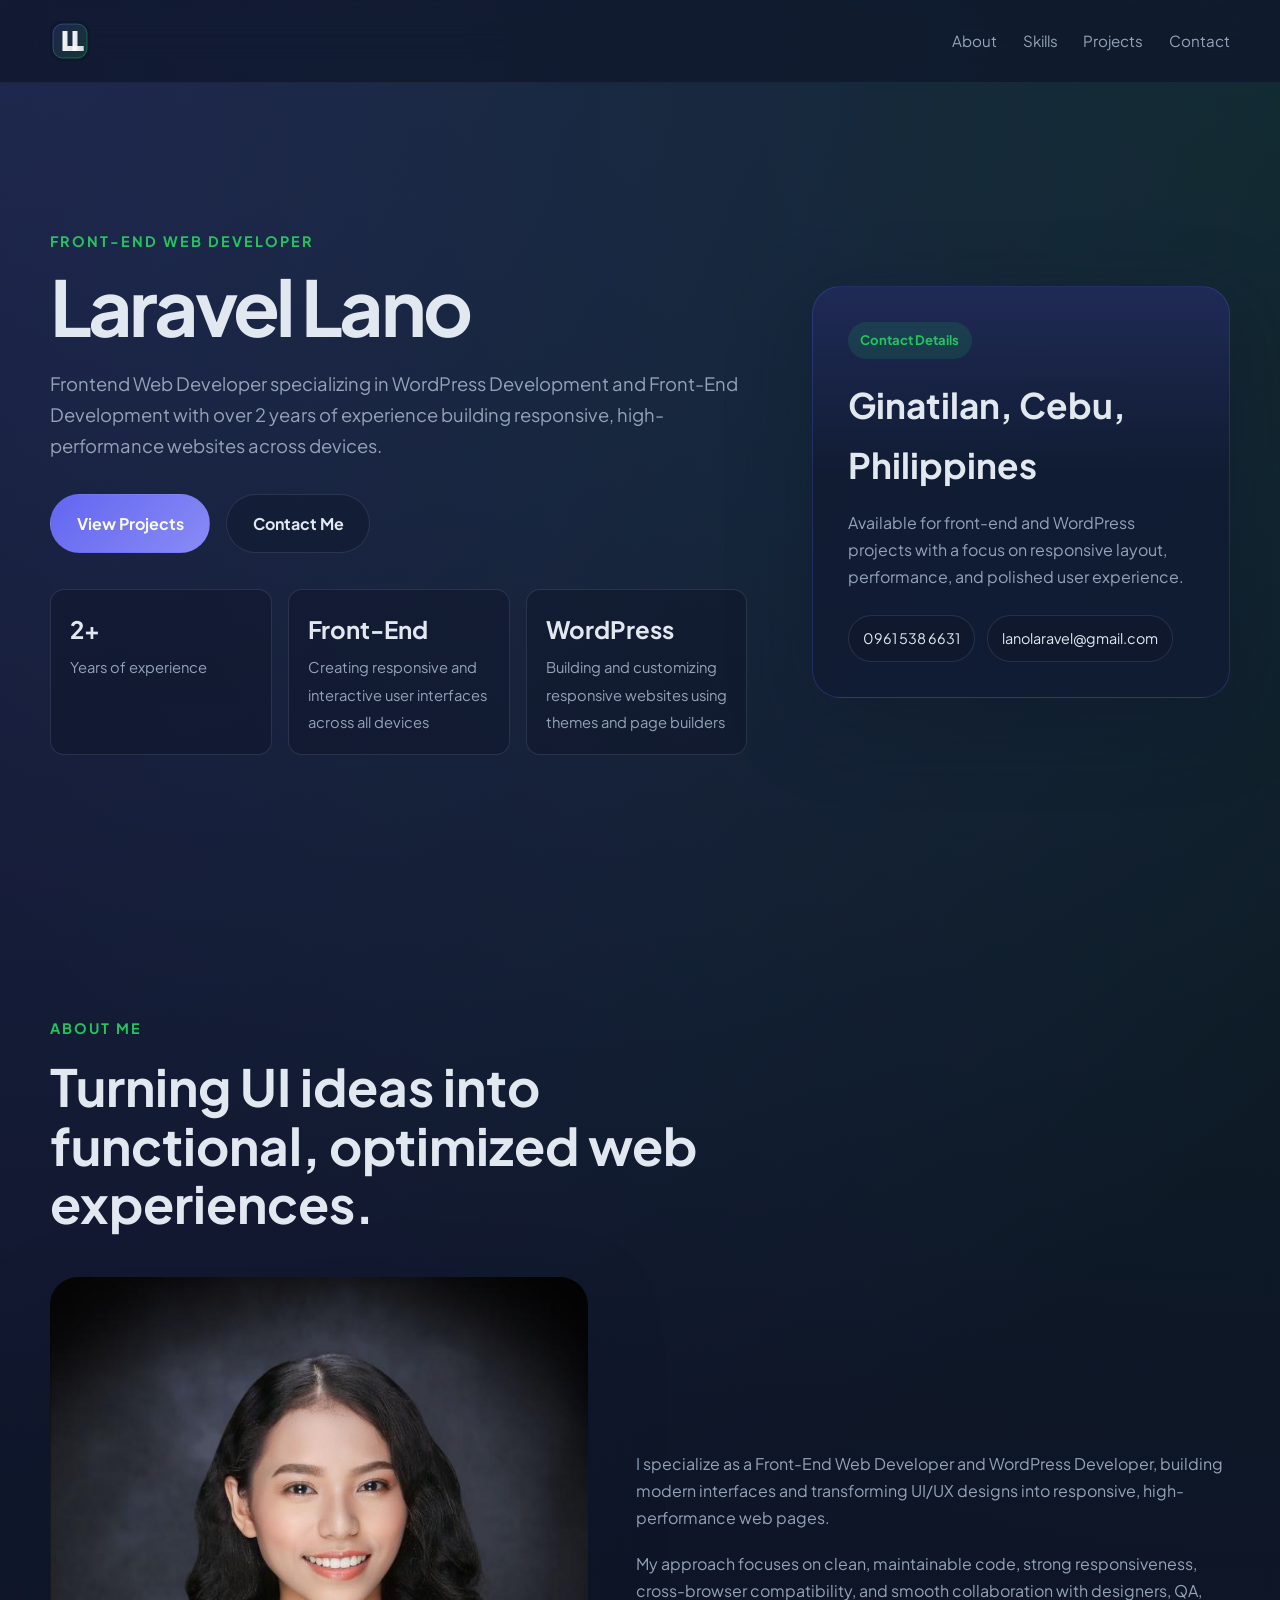
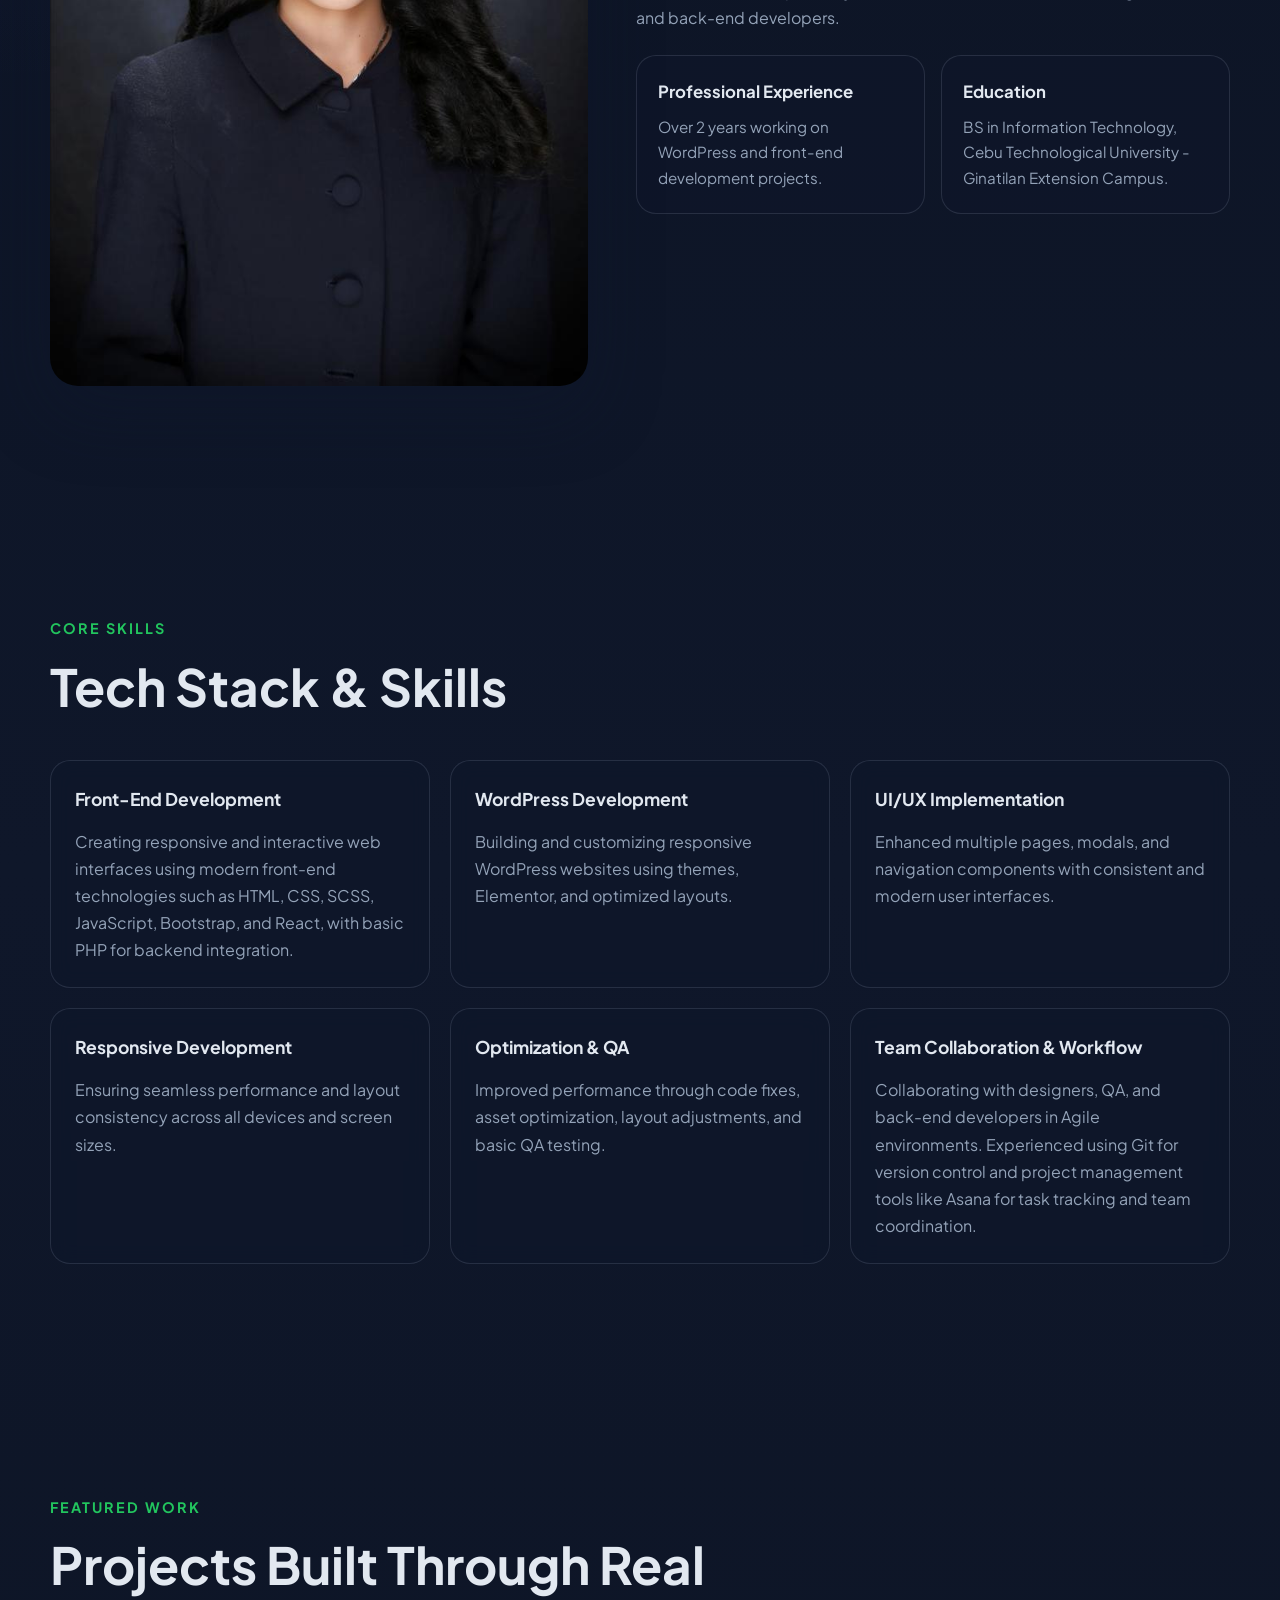
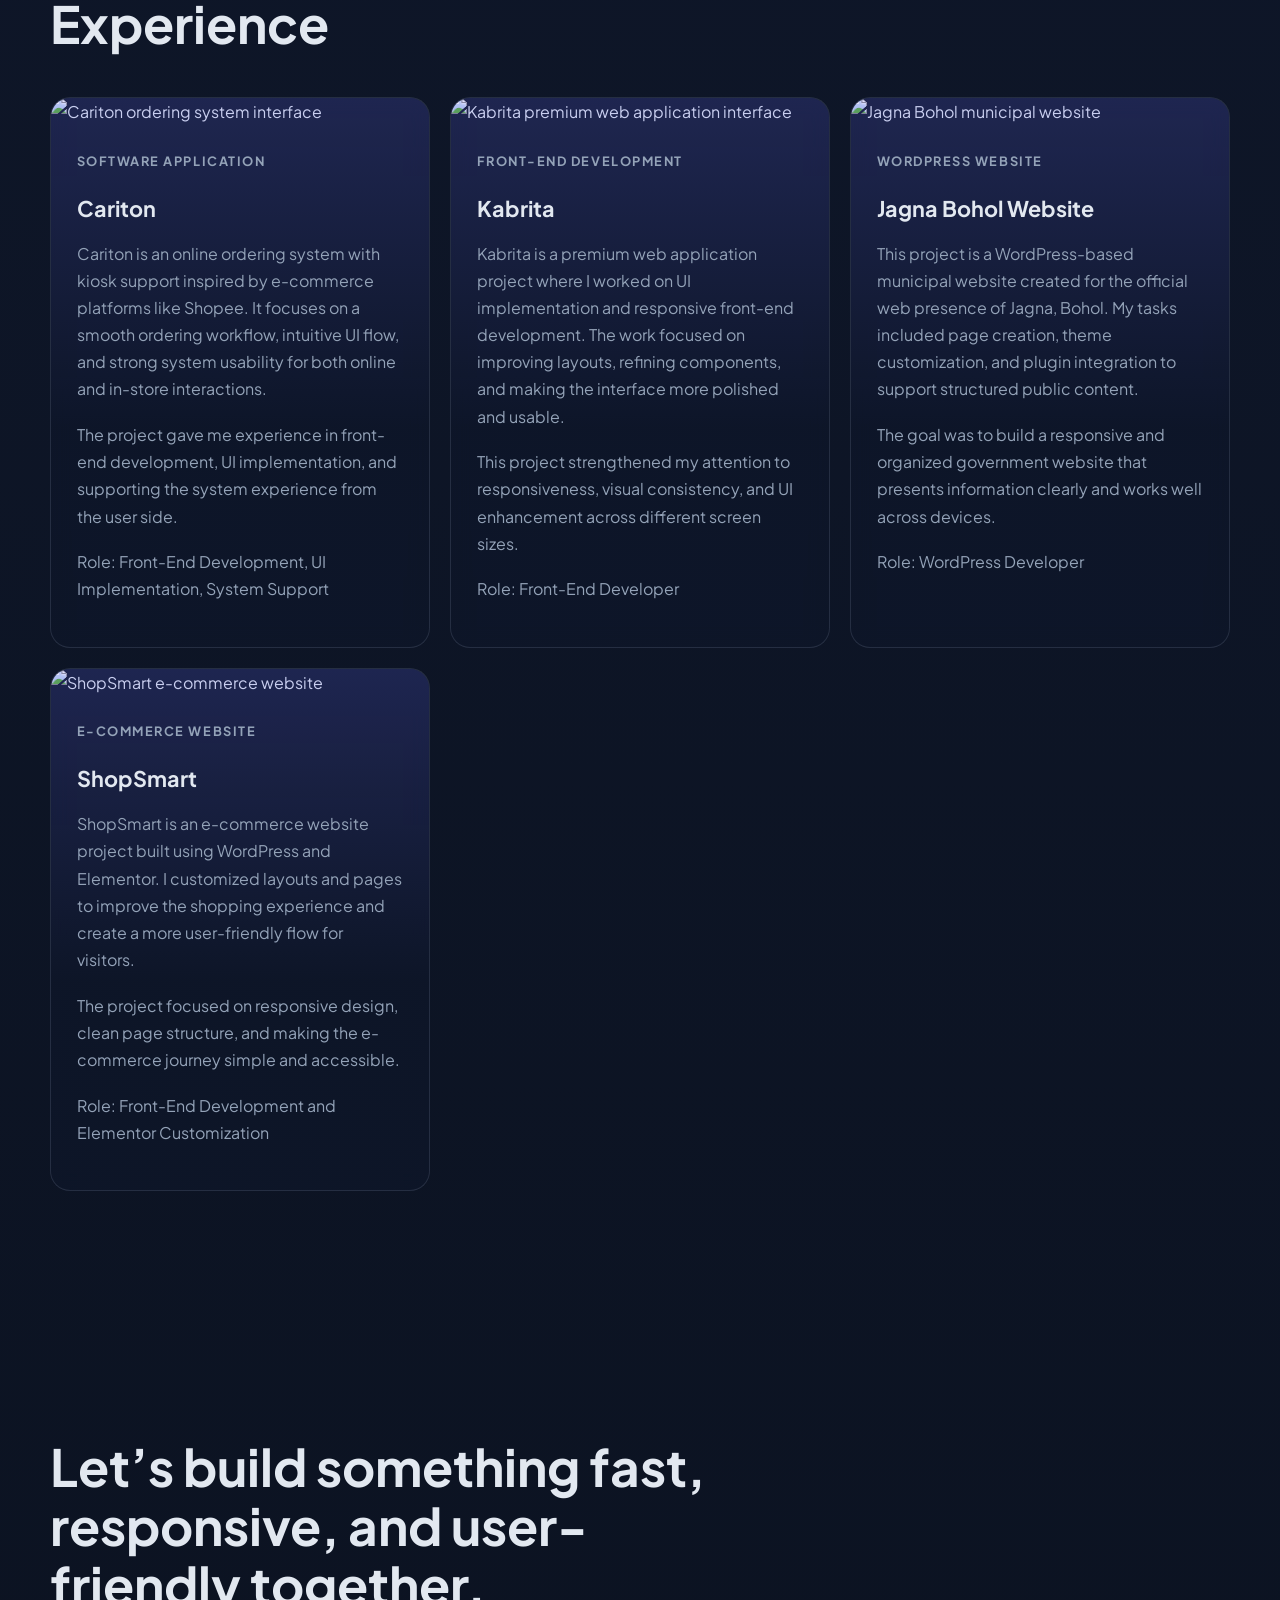
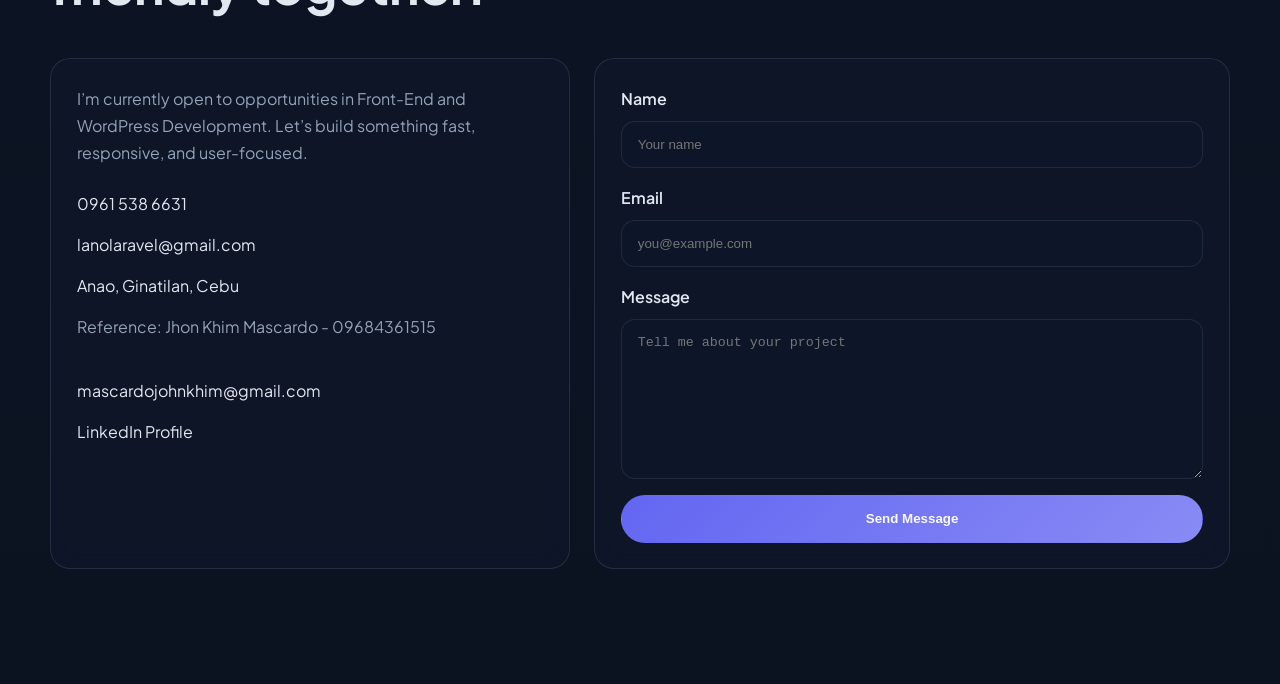
==== commit c1076b06: "finish merge" ====
--- a/index.html
+++ b/index.html
@@ -24,7 +24,7 @@
       <section id="hero" class="hero reveal">
          <div class="hero__content">
             <p class="eyebrow">Front-End Web Developer</p>
-            <h1>buang ka laravel tanginaaaaaa</h1>
+            <h1>Laravel Lano</h1>
             <p class="hero__text">Frontend Web Developer specializing in WordPress Development and Front-End Development with over 2 years of experience building responsive, high-performance websites across devices. </p>
             <div class="hero__actions"> <a href="#projects" class="btn btn--primary">View Projects</a> <a href="#contact" class="btn btn--ghost">Contact Me</a> </div>
             <ul class="hero__stats">
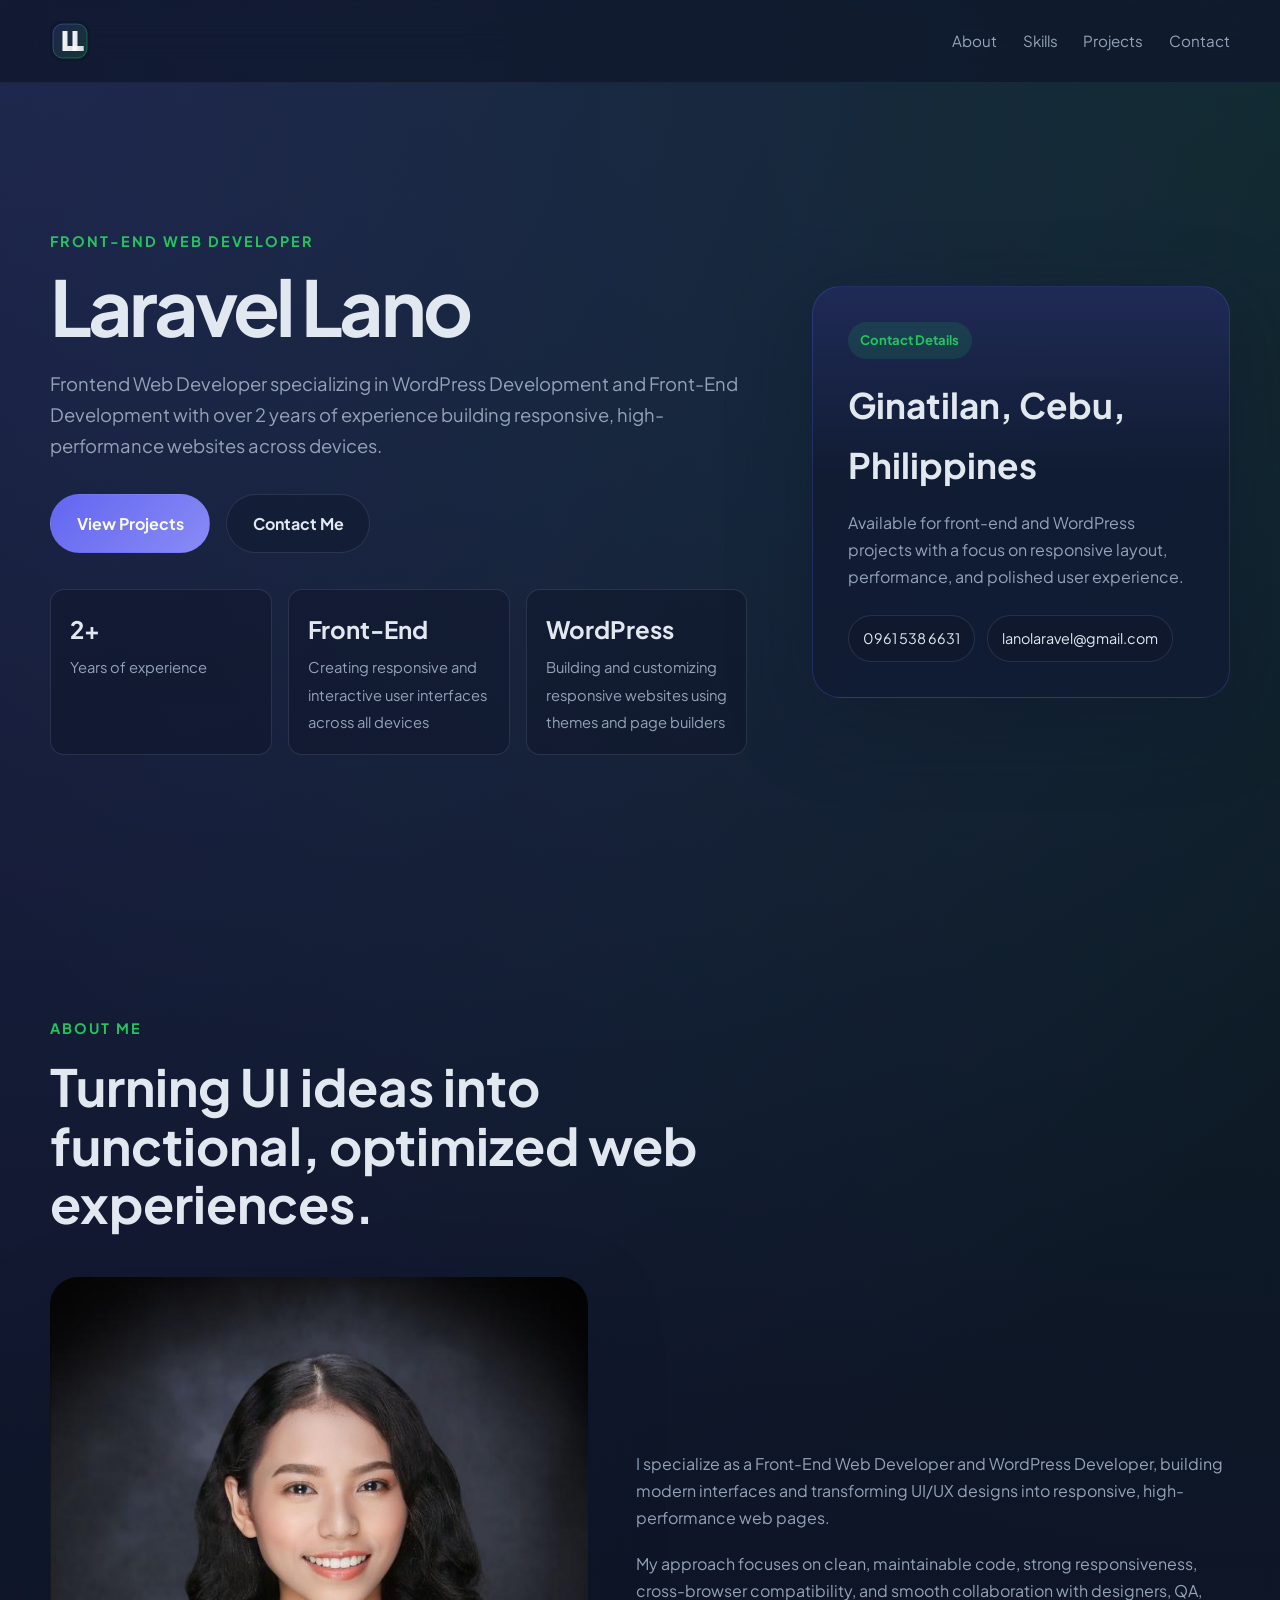
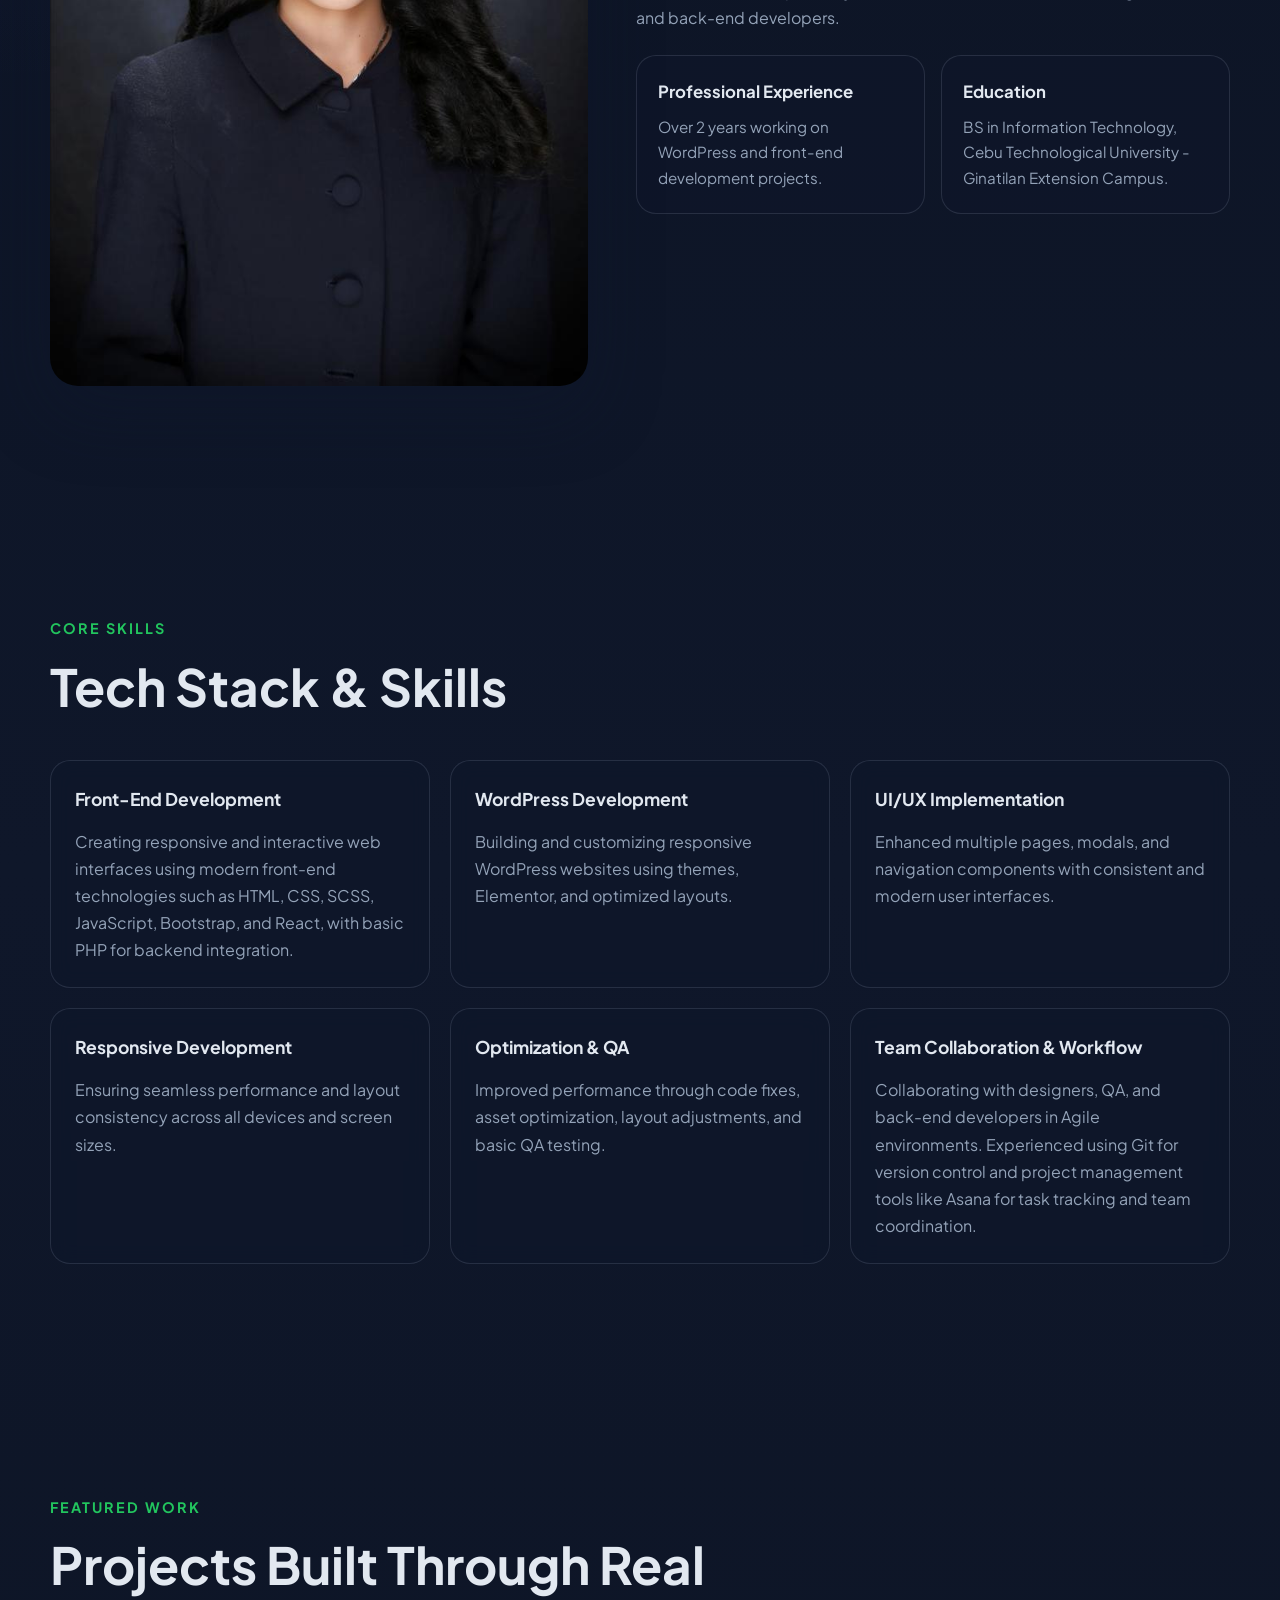
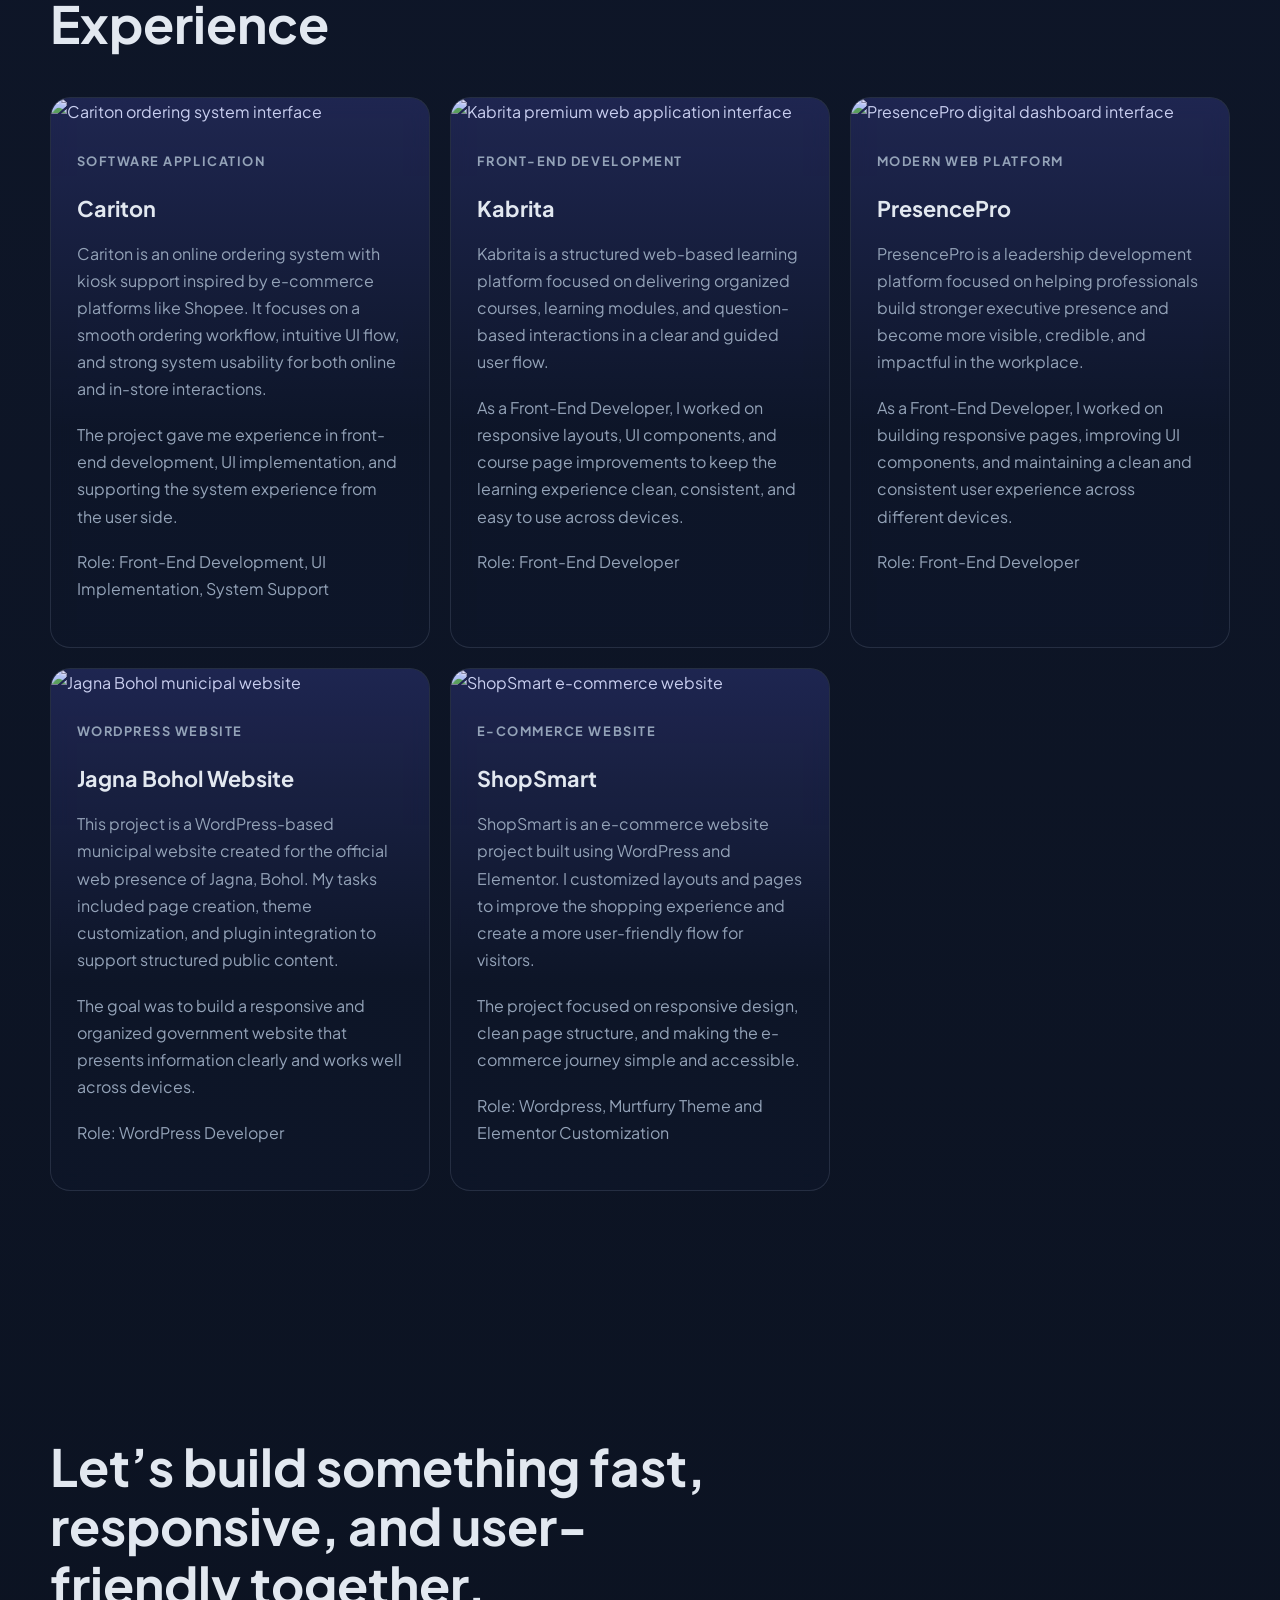
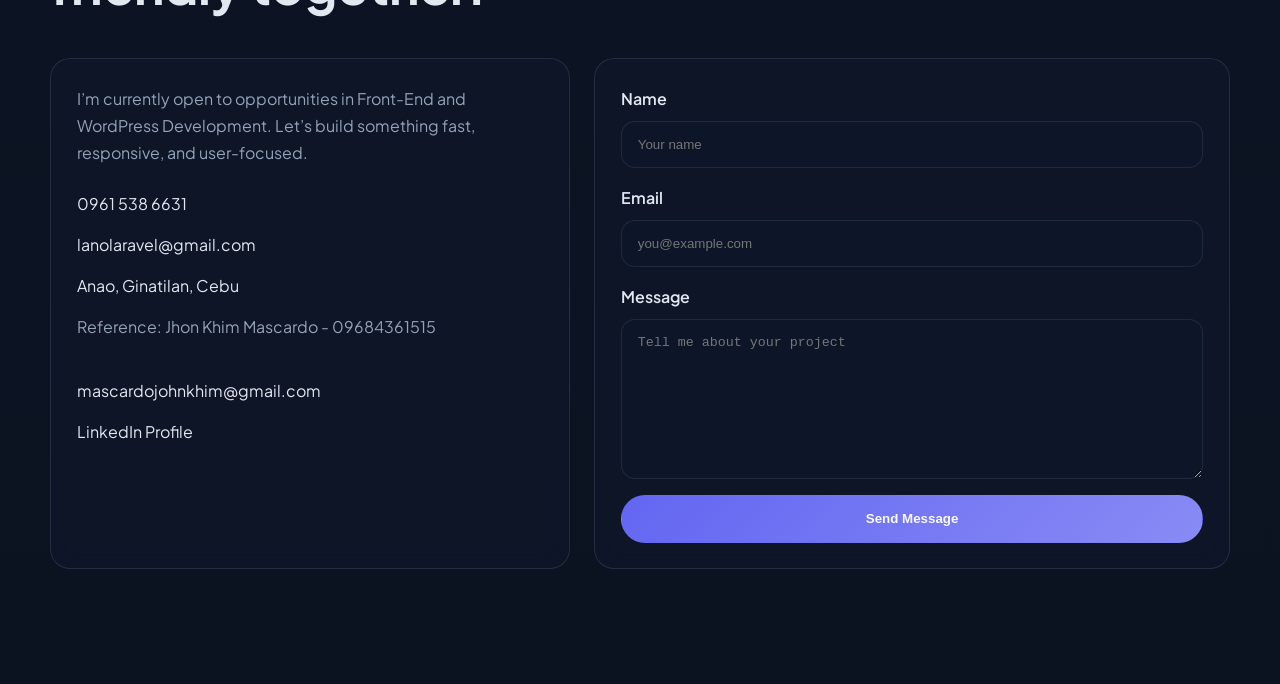
==== commit 1991a9de: "test" ====
--- a/index.html
+++ b/index.html
@@ -128,8 +128,20 @@
                <div class="project-card__content">
                   <p class="project-card__tag">Front-End Development</p>
                   <h3>Kabrita</h3>
-                  <p>Kabrita is a premium web application project where I worked on UI implementation and responsive front-end development. The work focused on improving layouts, refining components, and making the interface more polished and usable.</p>
-                  <p>This project strengthened my attention to responsiveness, visual consistency, and UI enhancement across different screen sizes.</p>
+                  <p>Kabrita is a structured web-based learning platform focused on delivering organized courses, learning modules, and question-based interactions in a clear and guided user flow.</p>
+                  <p>As a Front-End Developer, I worked on responsive layouts, UI components, and course page improvements to keep the learning experience clean, consistent, and easy to use across devices.</p>
+                  <p class="project-card__role">Role: Front-End Developer</p>
+               </div>
+            </article>
+            <article class="project-card">
+               <div class="project-card__image">
+                  <img src="https://images.unsplash.com/photo-1460925895917-afdab827c52f?auto=format&fit=crop&w=1200&q=80" alt="PresencePro digital dashboard interface">
+               </div>
+               <div class="project-card__content">
+                  <p class="project-card__tag">Modern Web Platform</p>
+                  <h3>PresencePro</h3>
+                  <p>PresencePro is a leadership development platform focused on helping professionals build stronger executive presence and become more visible, credible, and impactful in the workplace.</p>
+                  <p>As a Front-End Developer, I worked on building responsive pages, improving UI components, and maintaining a clean and consistent user experience across different devices.</p>
                   <p class="project-card__role">Role: Front-End Developer</p>
                </div>
             </article>
@@ -154,7 +166,7 @@
                   <h3>ShopSmart</h3>
                   <p>ShopSmart is an e-commerce website project built using WordPress and Elementor. I customized layouts and pages to improve the shopping experience and create a more user-friendly flow for visitors.</p>
                   <p>The project focused on responsive design, clean page structure, and making the e-commerce journey simple and accessible.</p>
-                  <p class="project-card__role">Role: Front-End Development and Elementor Customization</p>
+                  <p class="project-card__role">Role: Wordpress, Murtfurry Theme and Elementor Customization</p>
                </div>
             </article>
          </div>
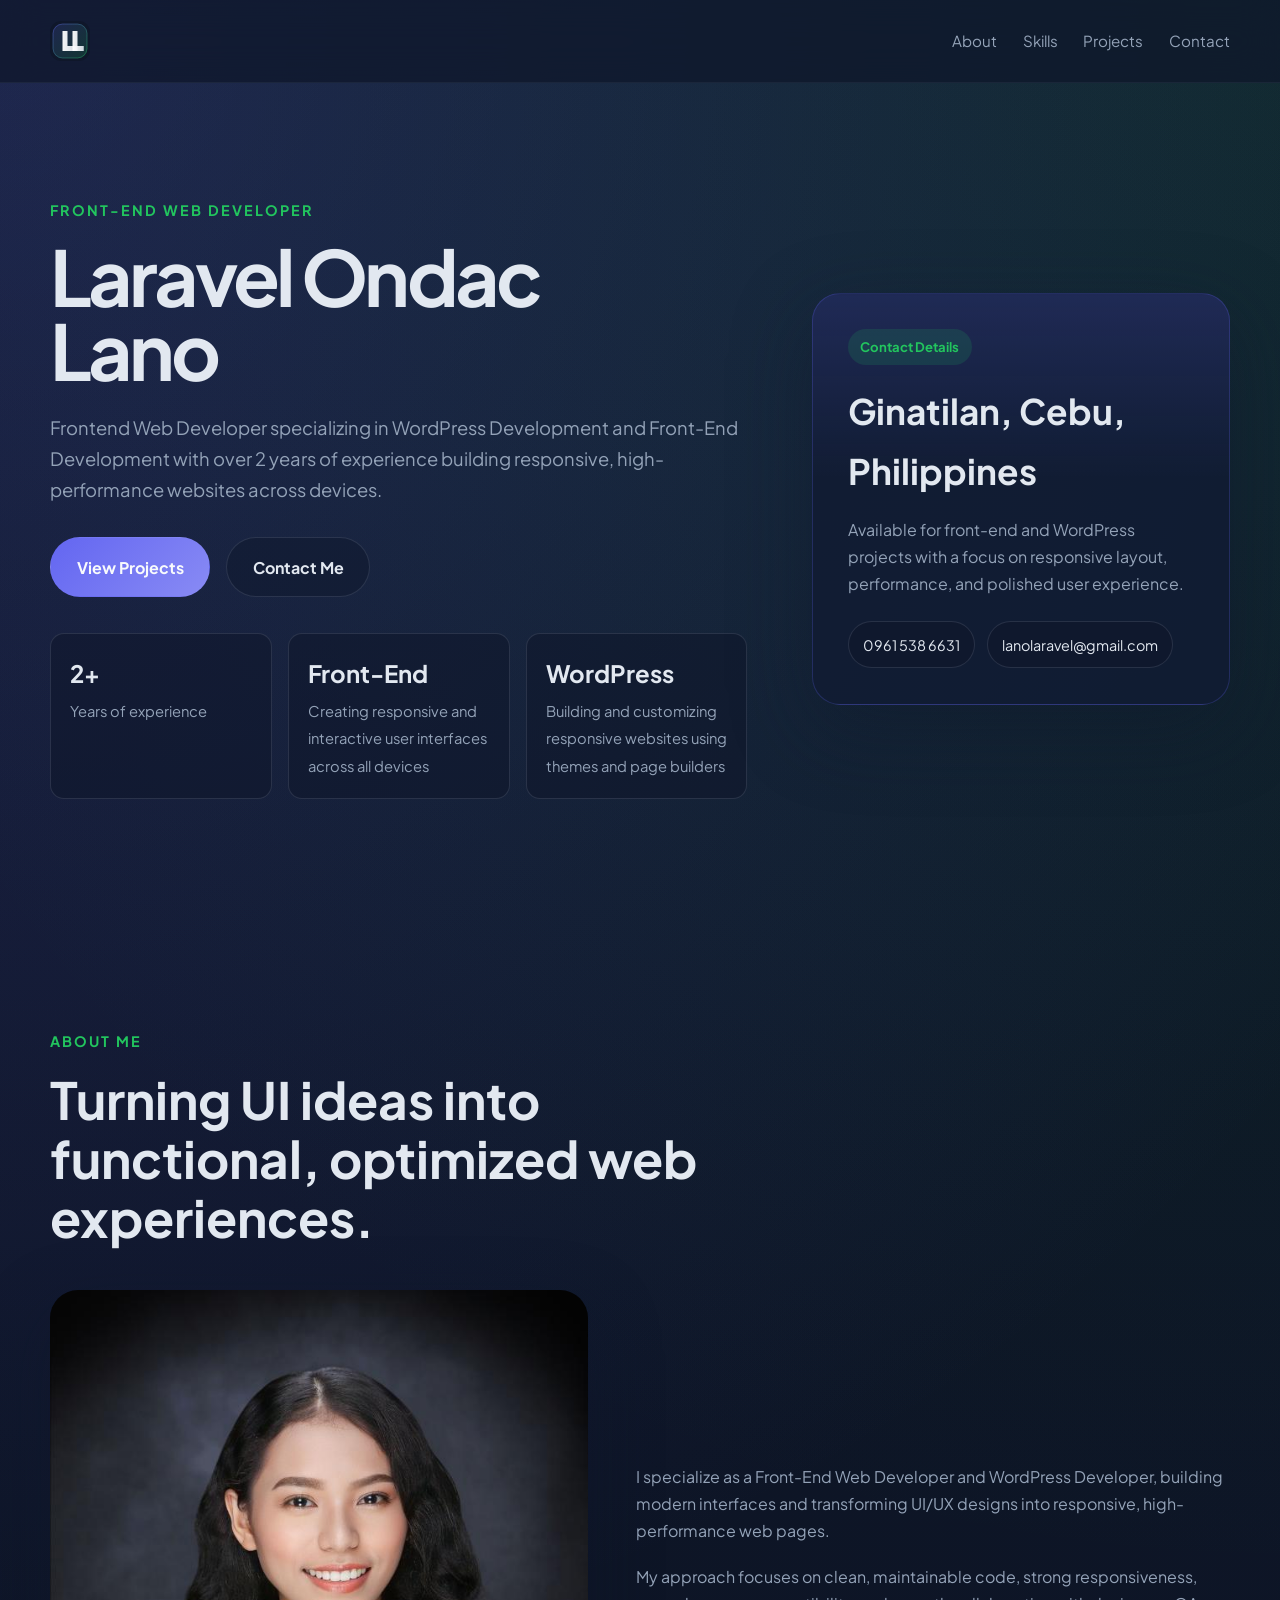
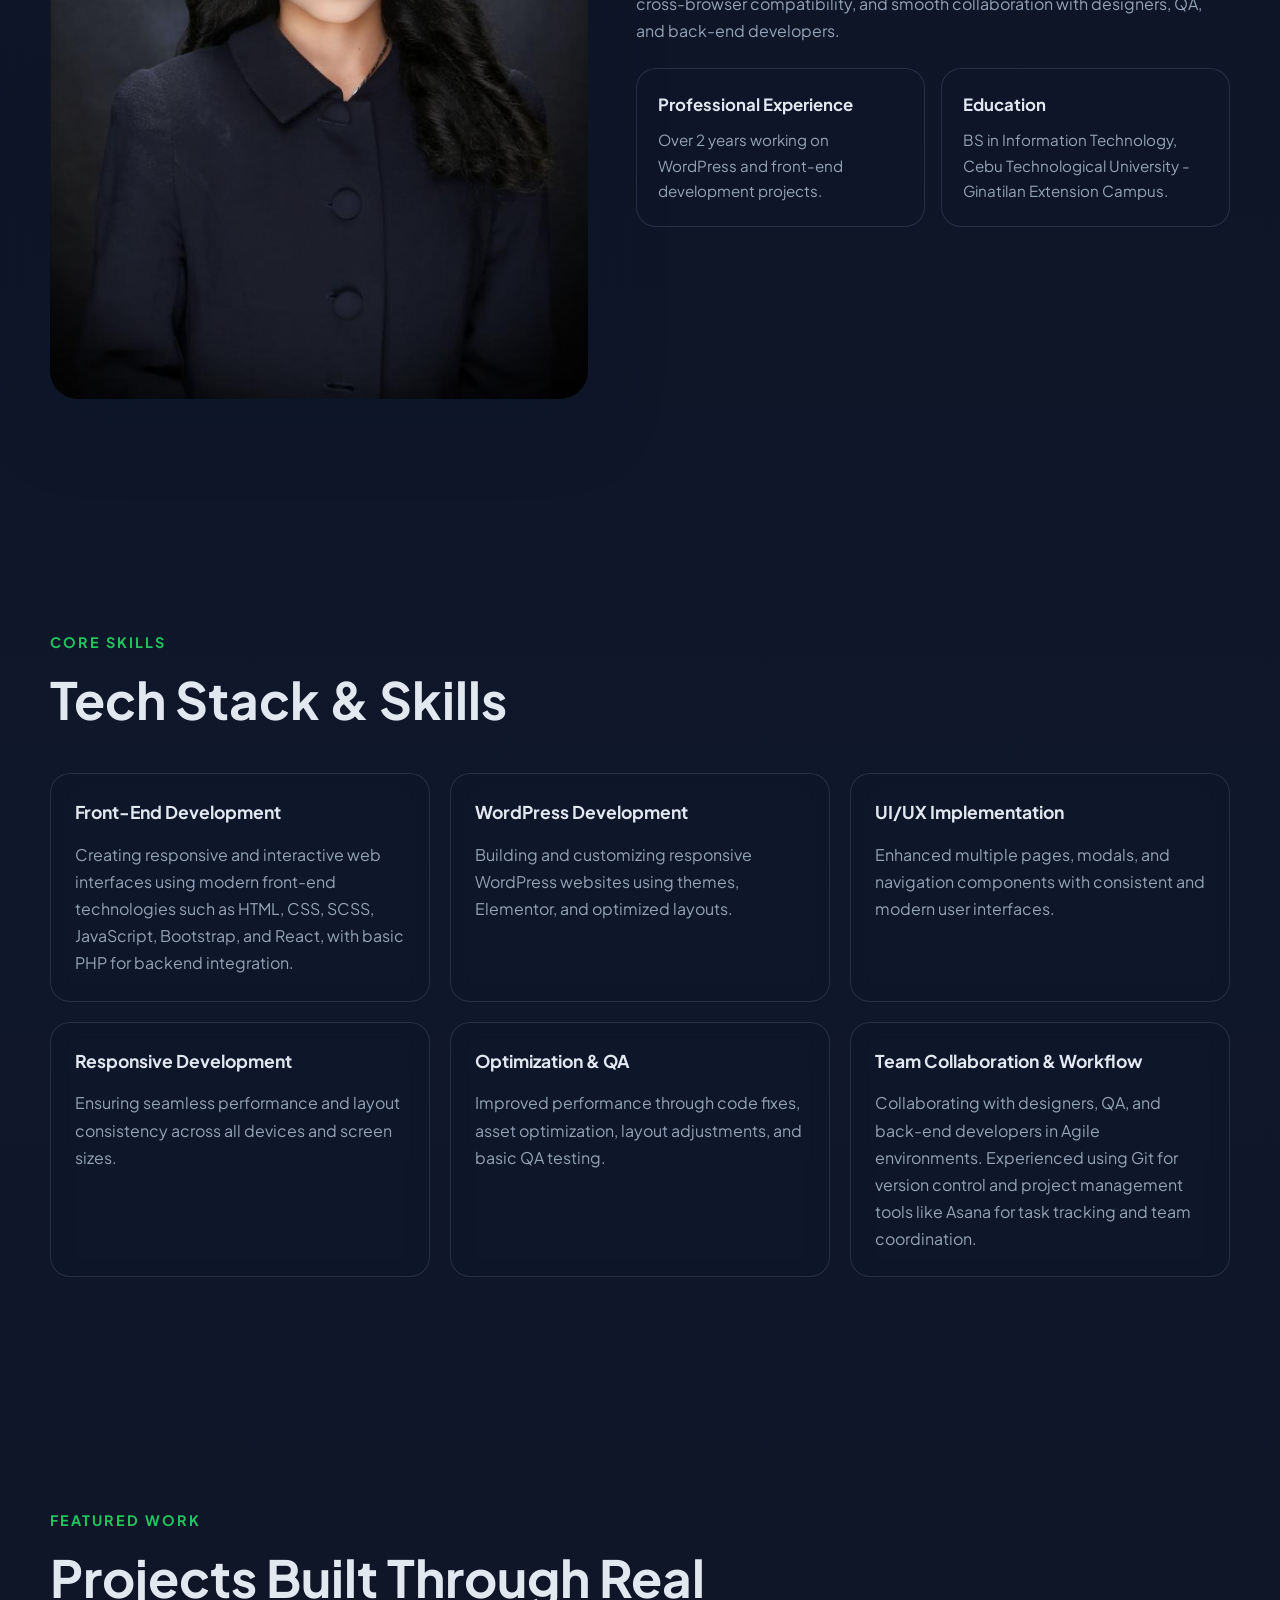
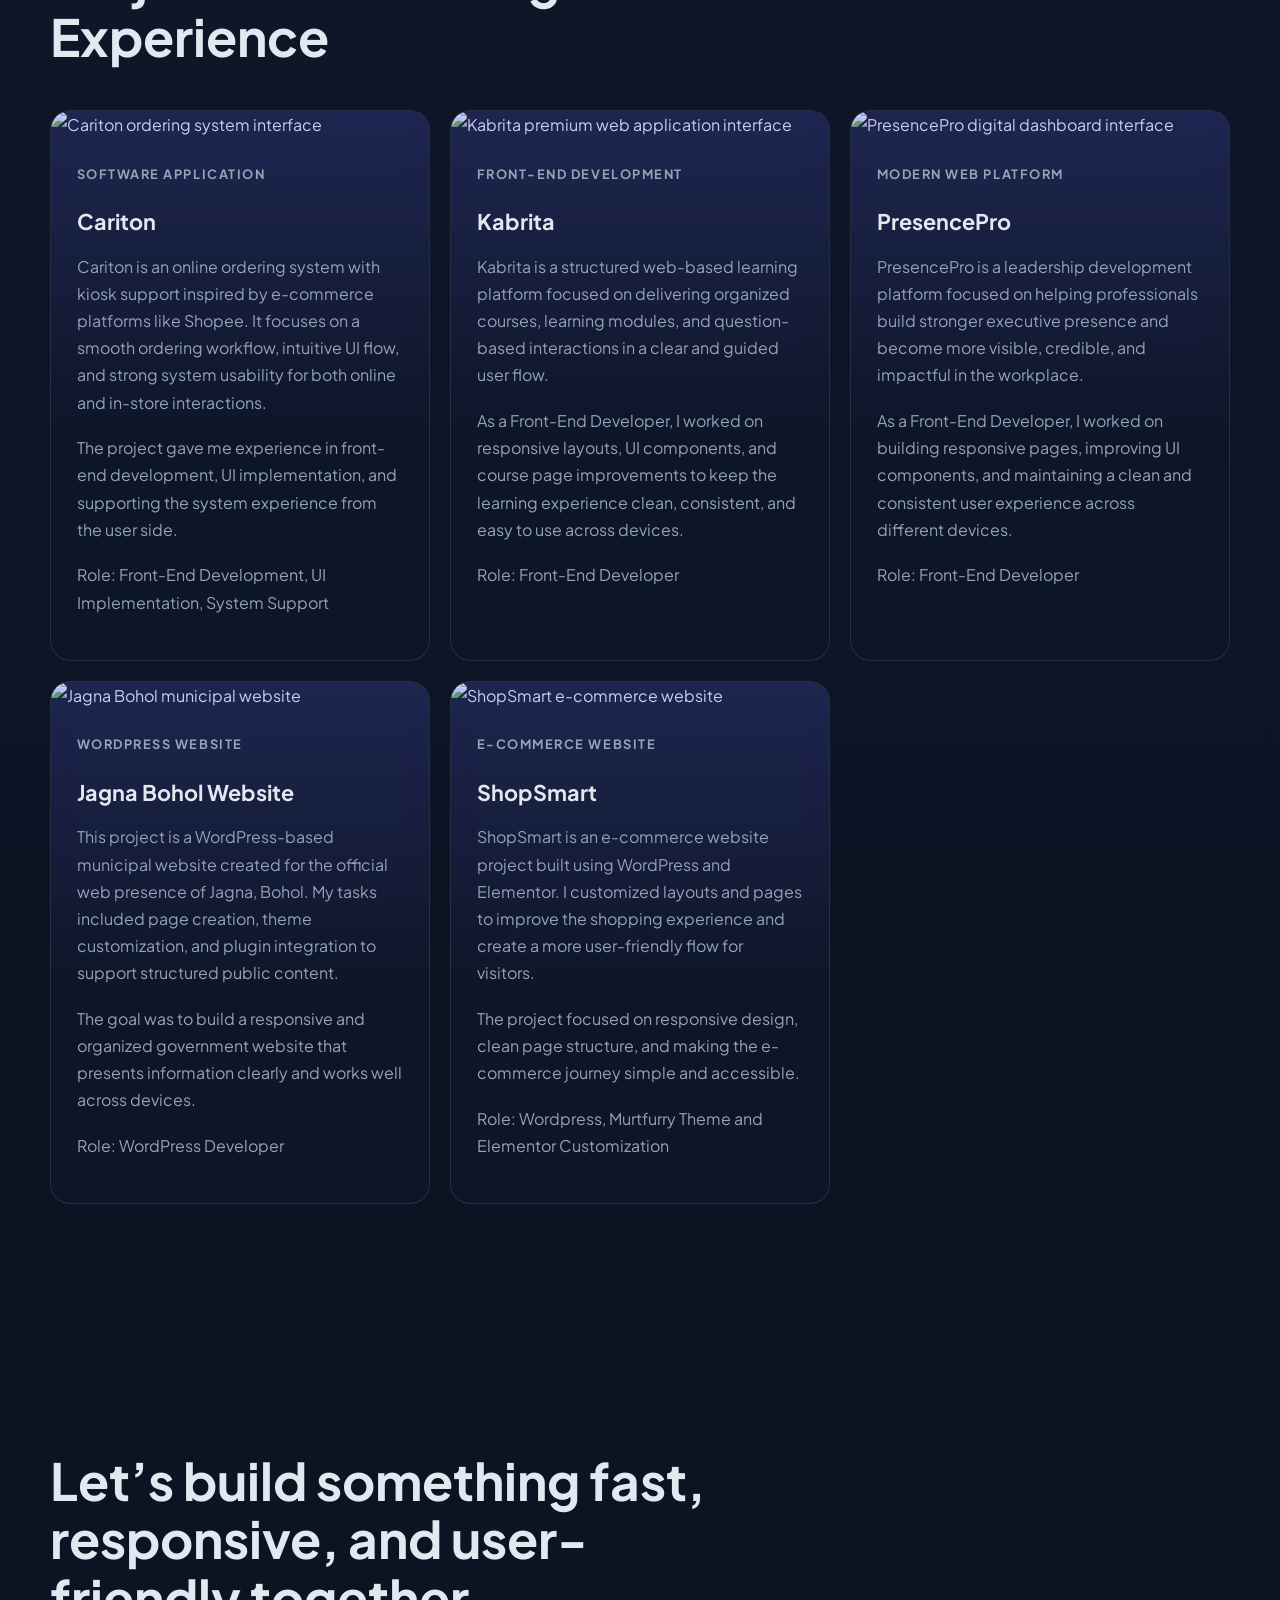
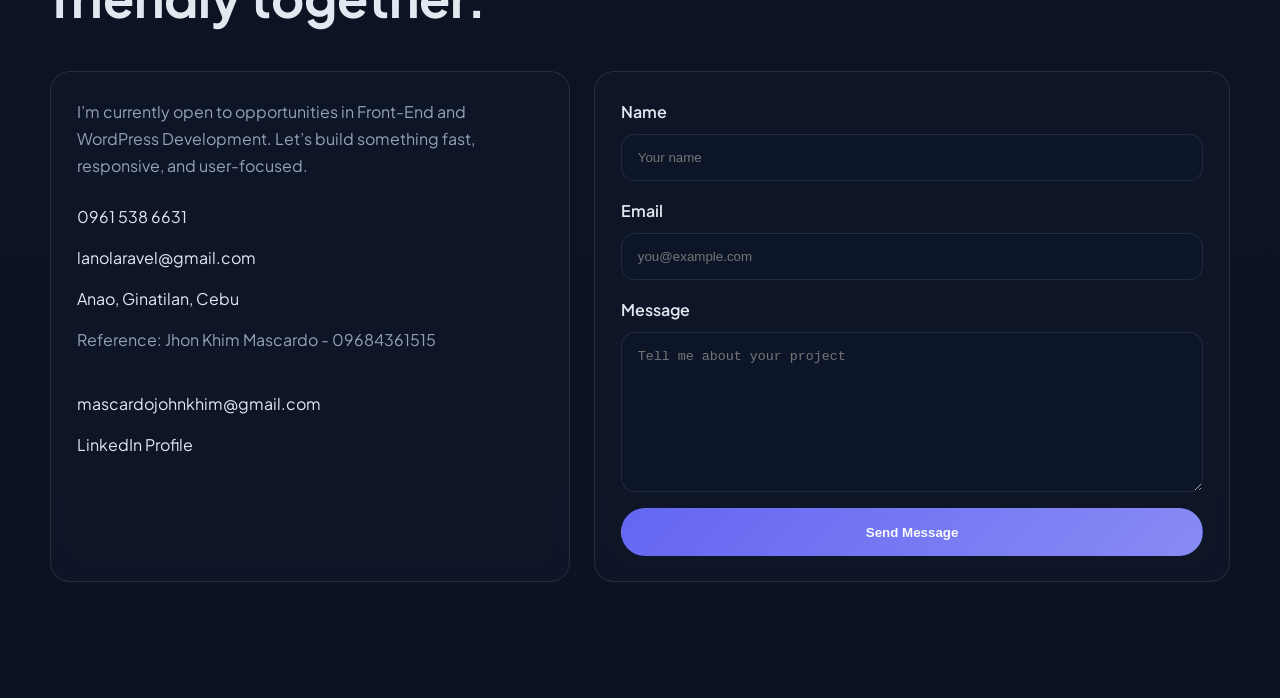
==== commit 707add14: "update" ====
--- a/index.html
+++ b/index.html
@@ -24,7 +24,7 @@
       <section id="hero" class="hero reveal">
          <div class="hero__content">
             <p class="eyebrow">Front-End Web Developer</p>
-            <h1>Laravel Lano</h1>
+            <h1>Laravel Ondac Lano</h1>
             <p class="hero__text">Frontend Web Developer specializing in WordPress Development and Front-End Development with over 2 years of experience building responsive, high-performance websites across devices. </p>
             <div class="hero__actions"> <a href="#projects" class="btn btn--primary">View Projects</a> <a href="#contact" class="btn btn--ghost">Contact Me</a> </div>
             <ul class="hero__stats">
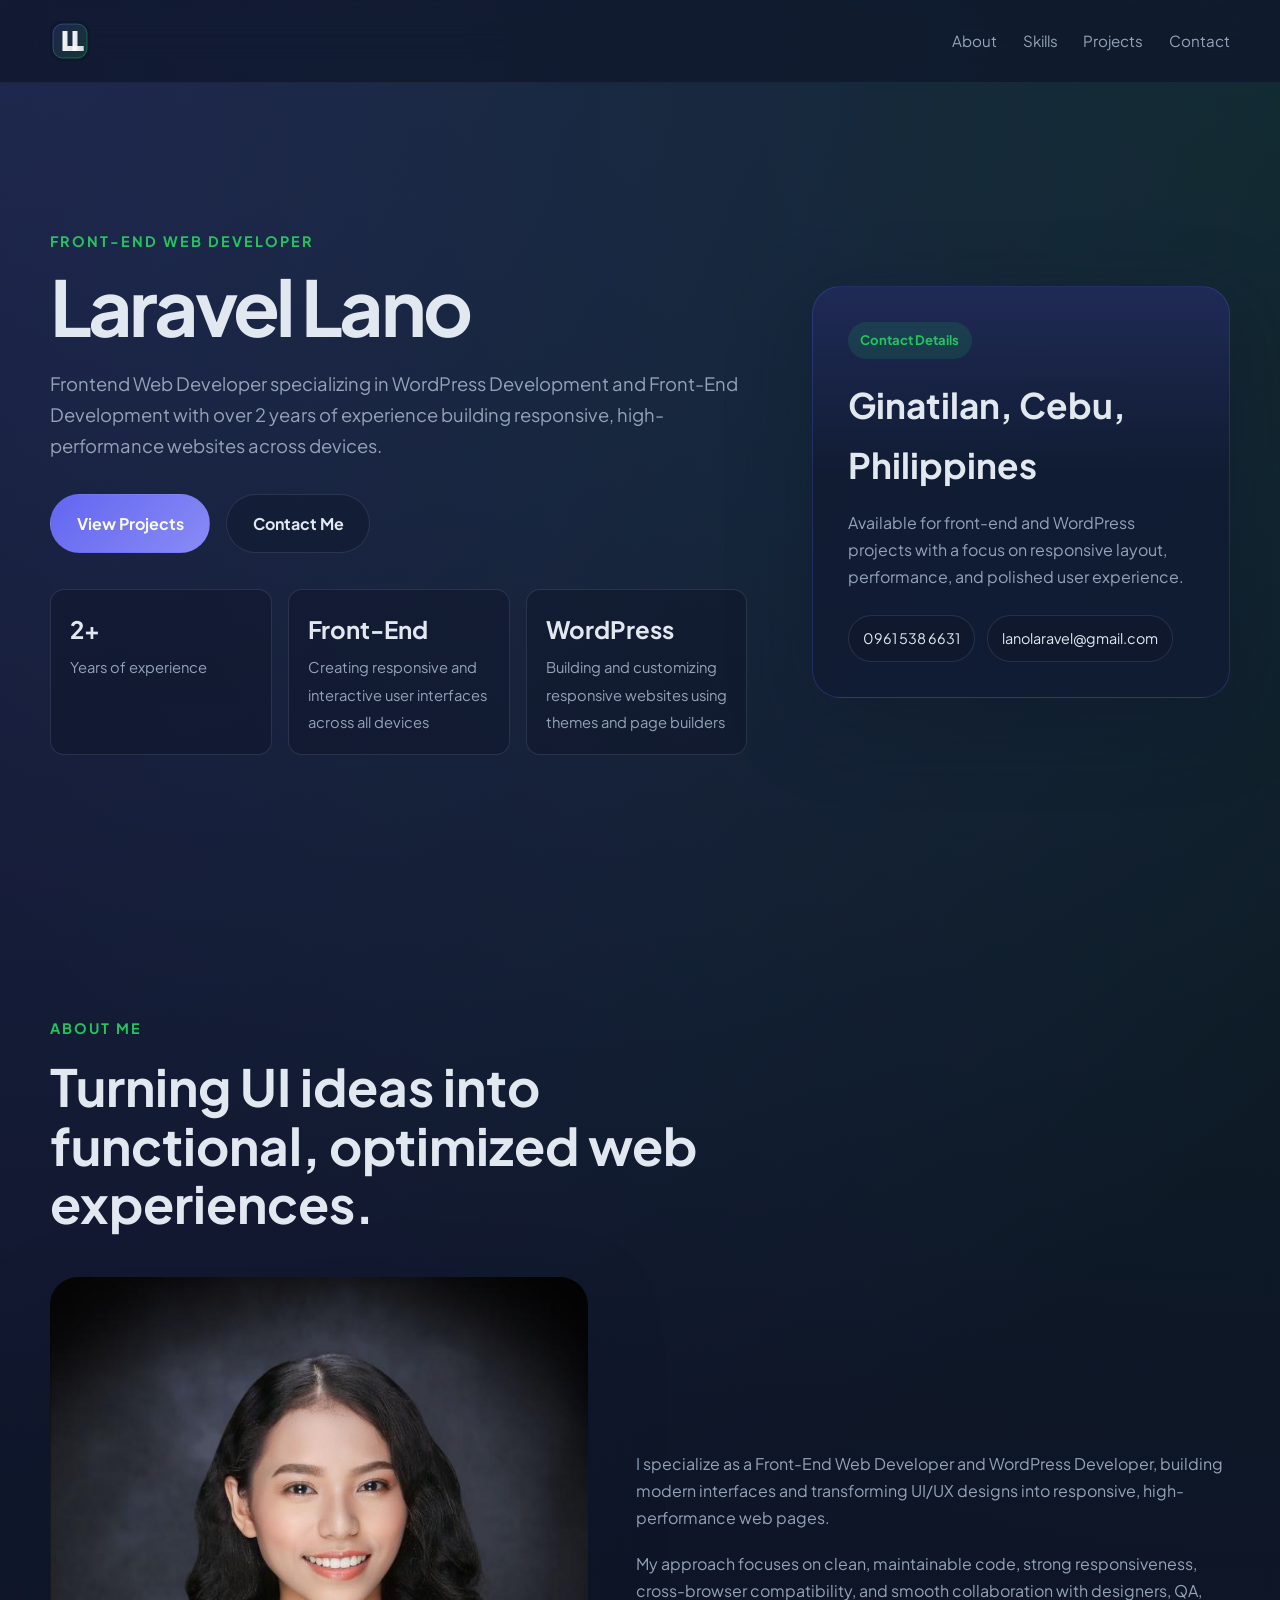
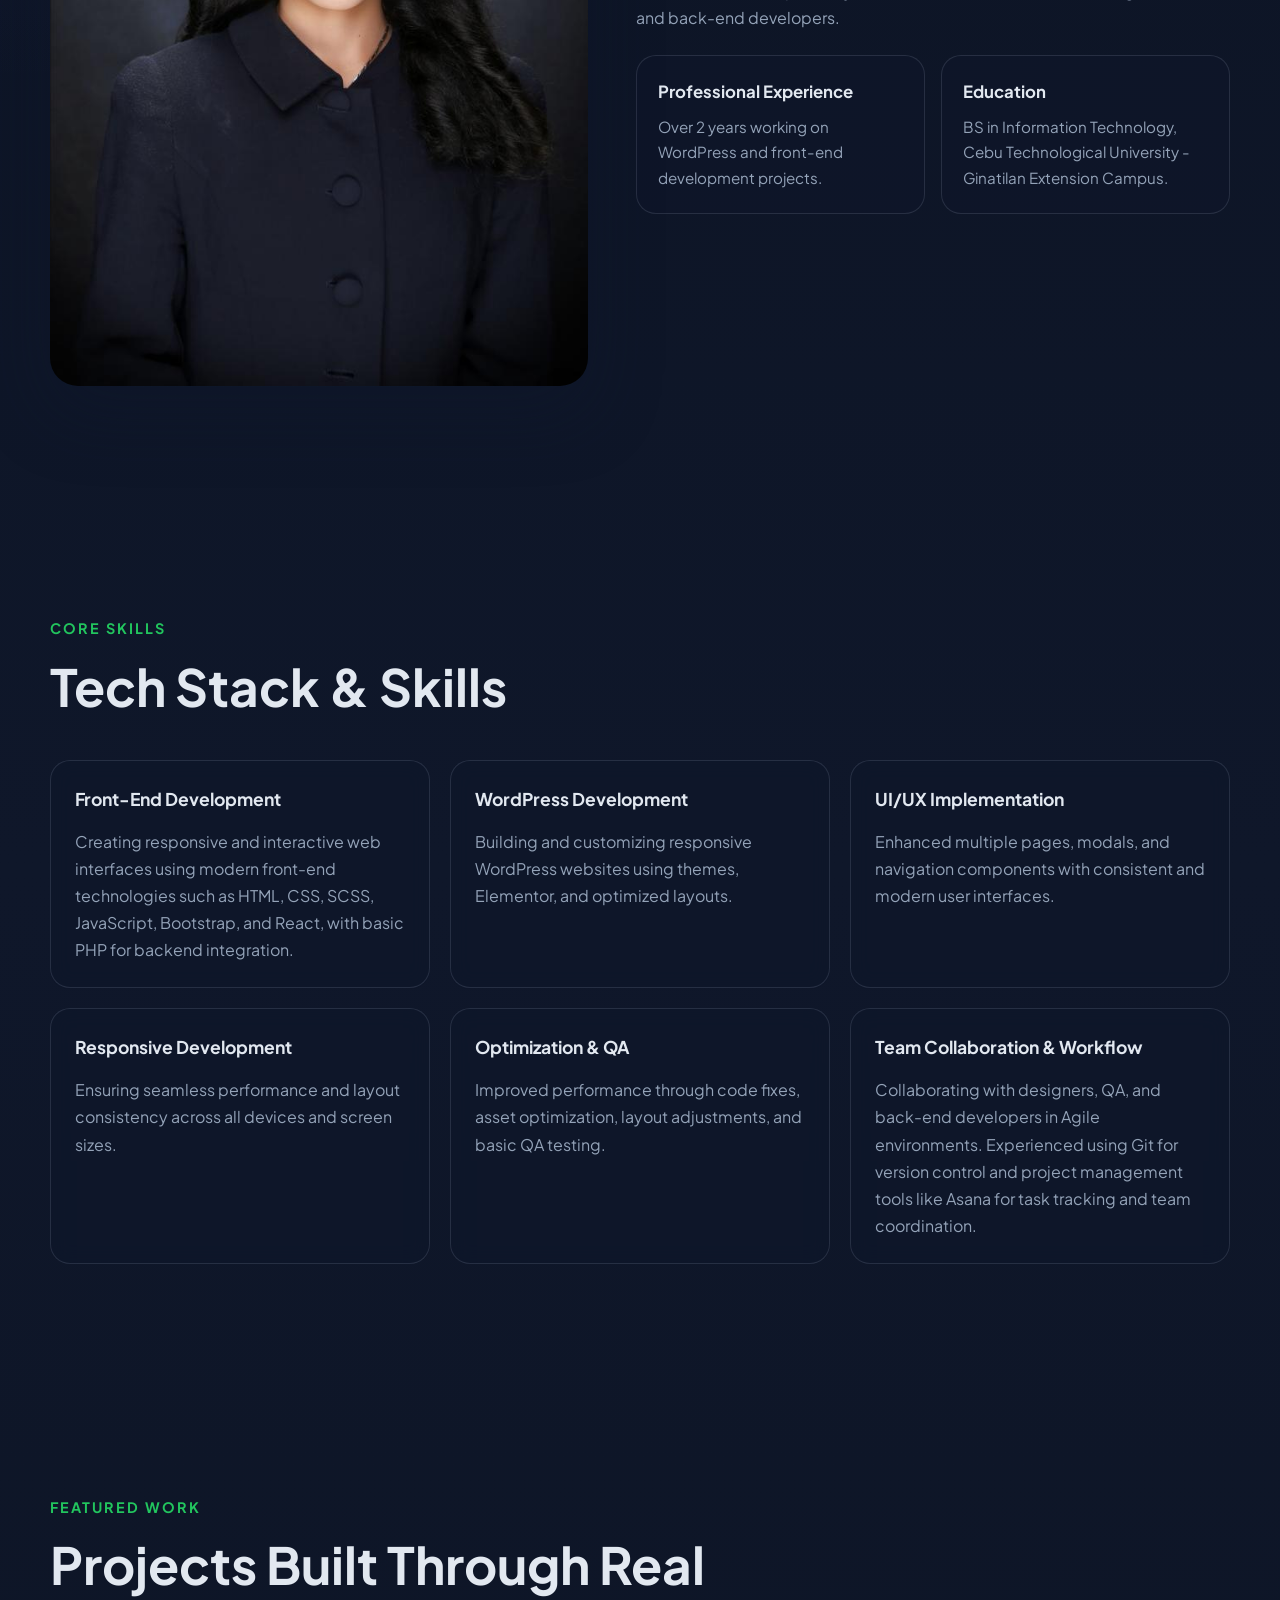
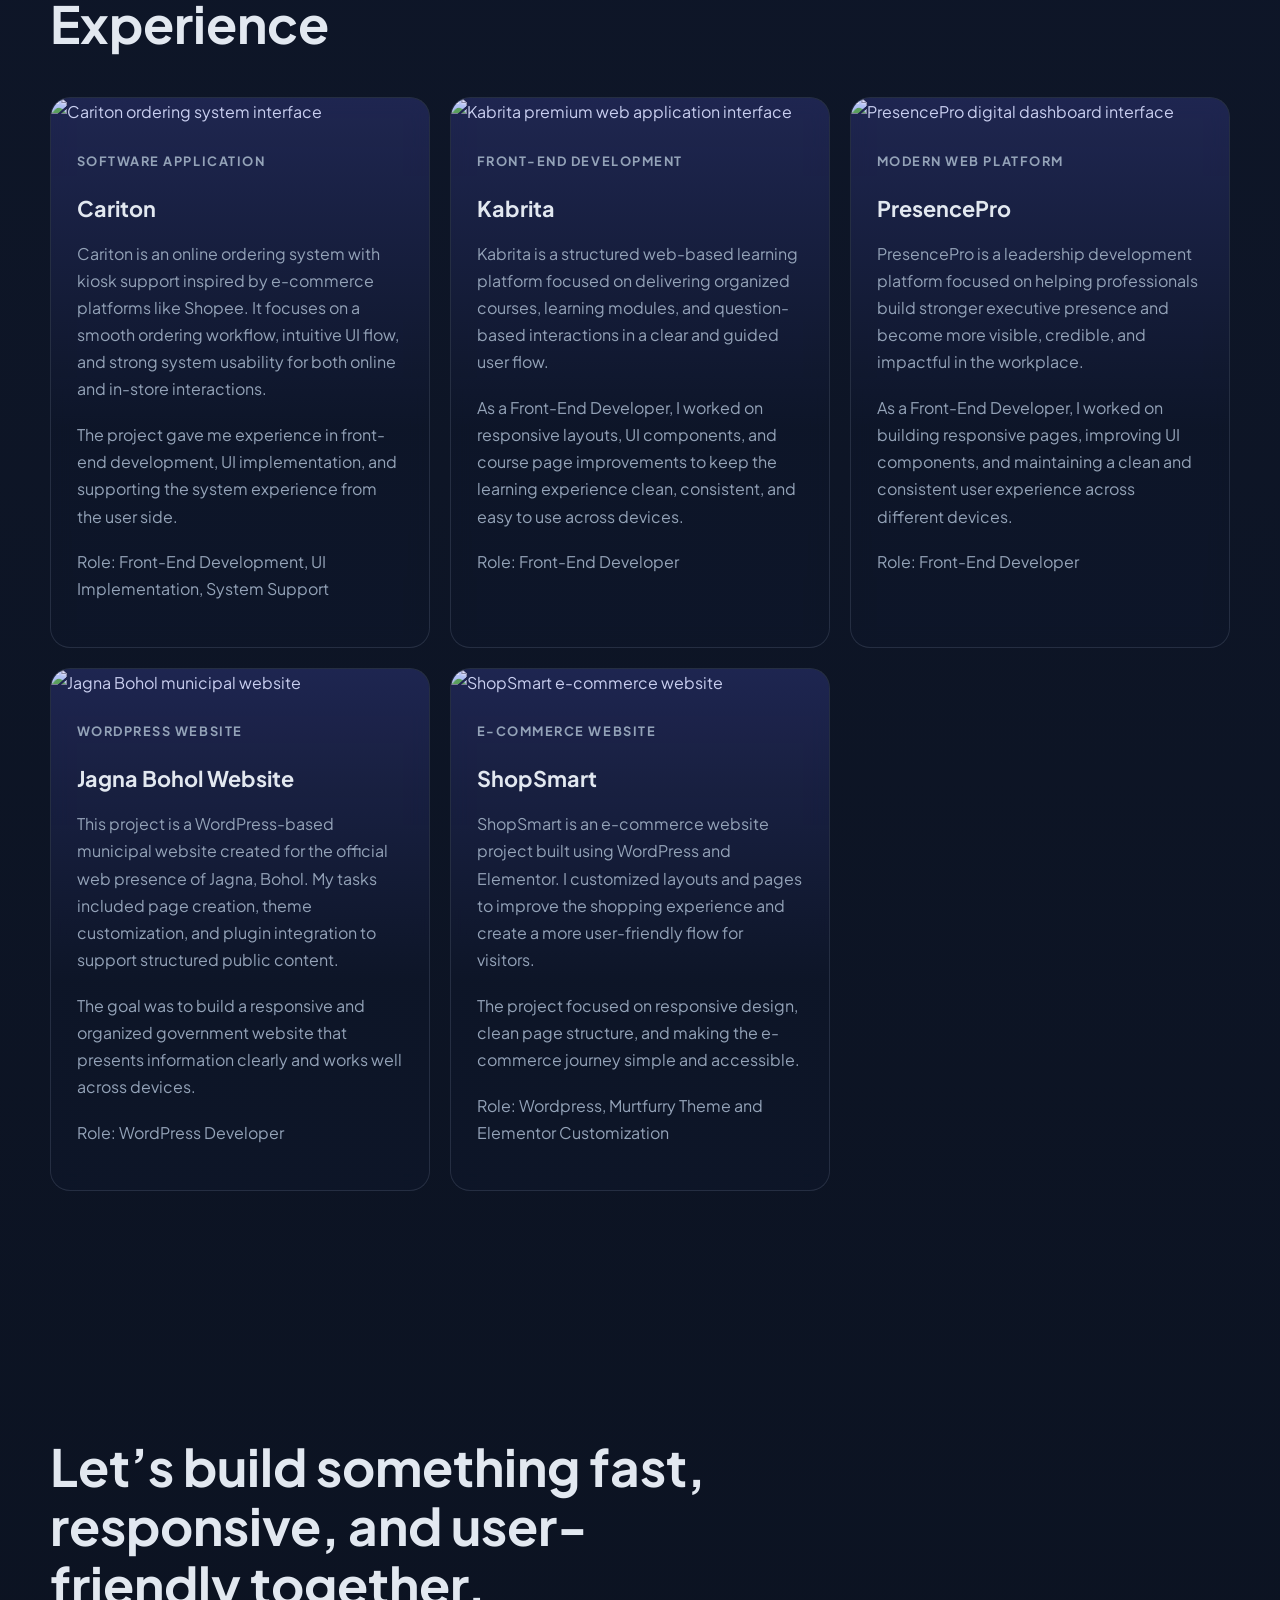
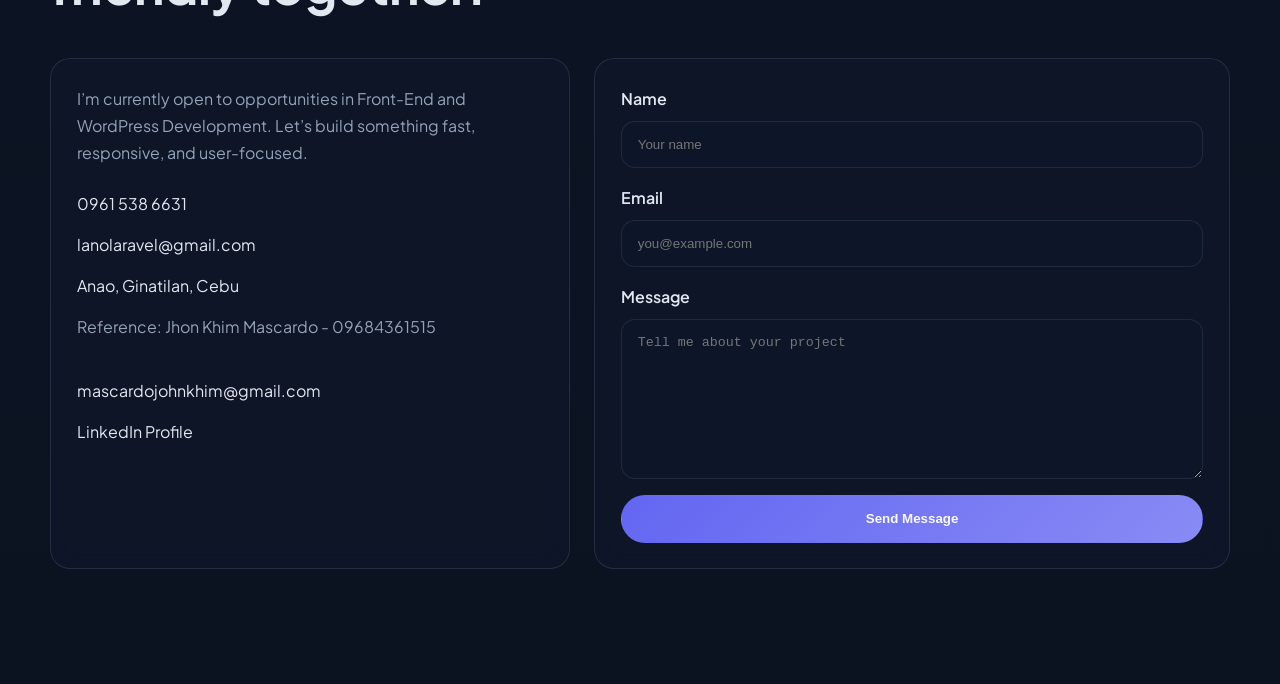
==== commit 23de43a0: "update" ====
--- a/index.html
+++ b/index.html
@@ -24,7 +24,7 @@
       <section id="hero" class="hero reveal">
          <div class="hero__content">
             <p class="eyebrow">Front-End Web Developer</p>
-            <h1>Laravel Ondac Lano</h1>
+            <h1>Laravel Lano</h1>
             <p class="hero__text">Frontend Web Developer specializing in WordPress Development and Front-End Development with over 2 years of experience building responsive, high-performance websites across devices. </p>
             <div class="hero__actions"> <a href="#projects" class="btn btn--primary">View Projects</a> <a href="#contact" class="btn btn--ghost">Contact Me</a> </div>
             <ul class="hero__stats">
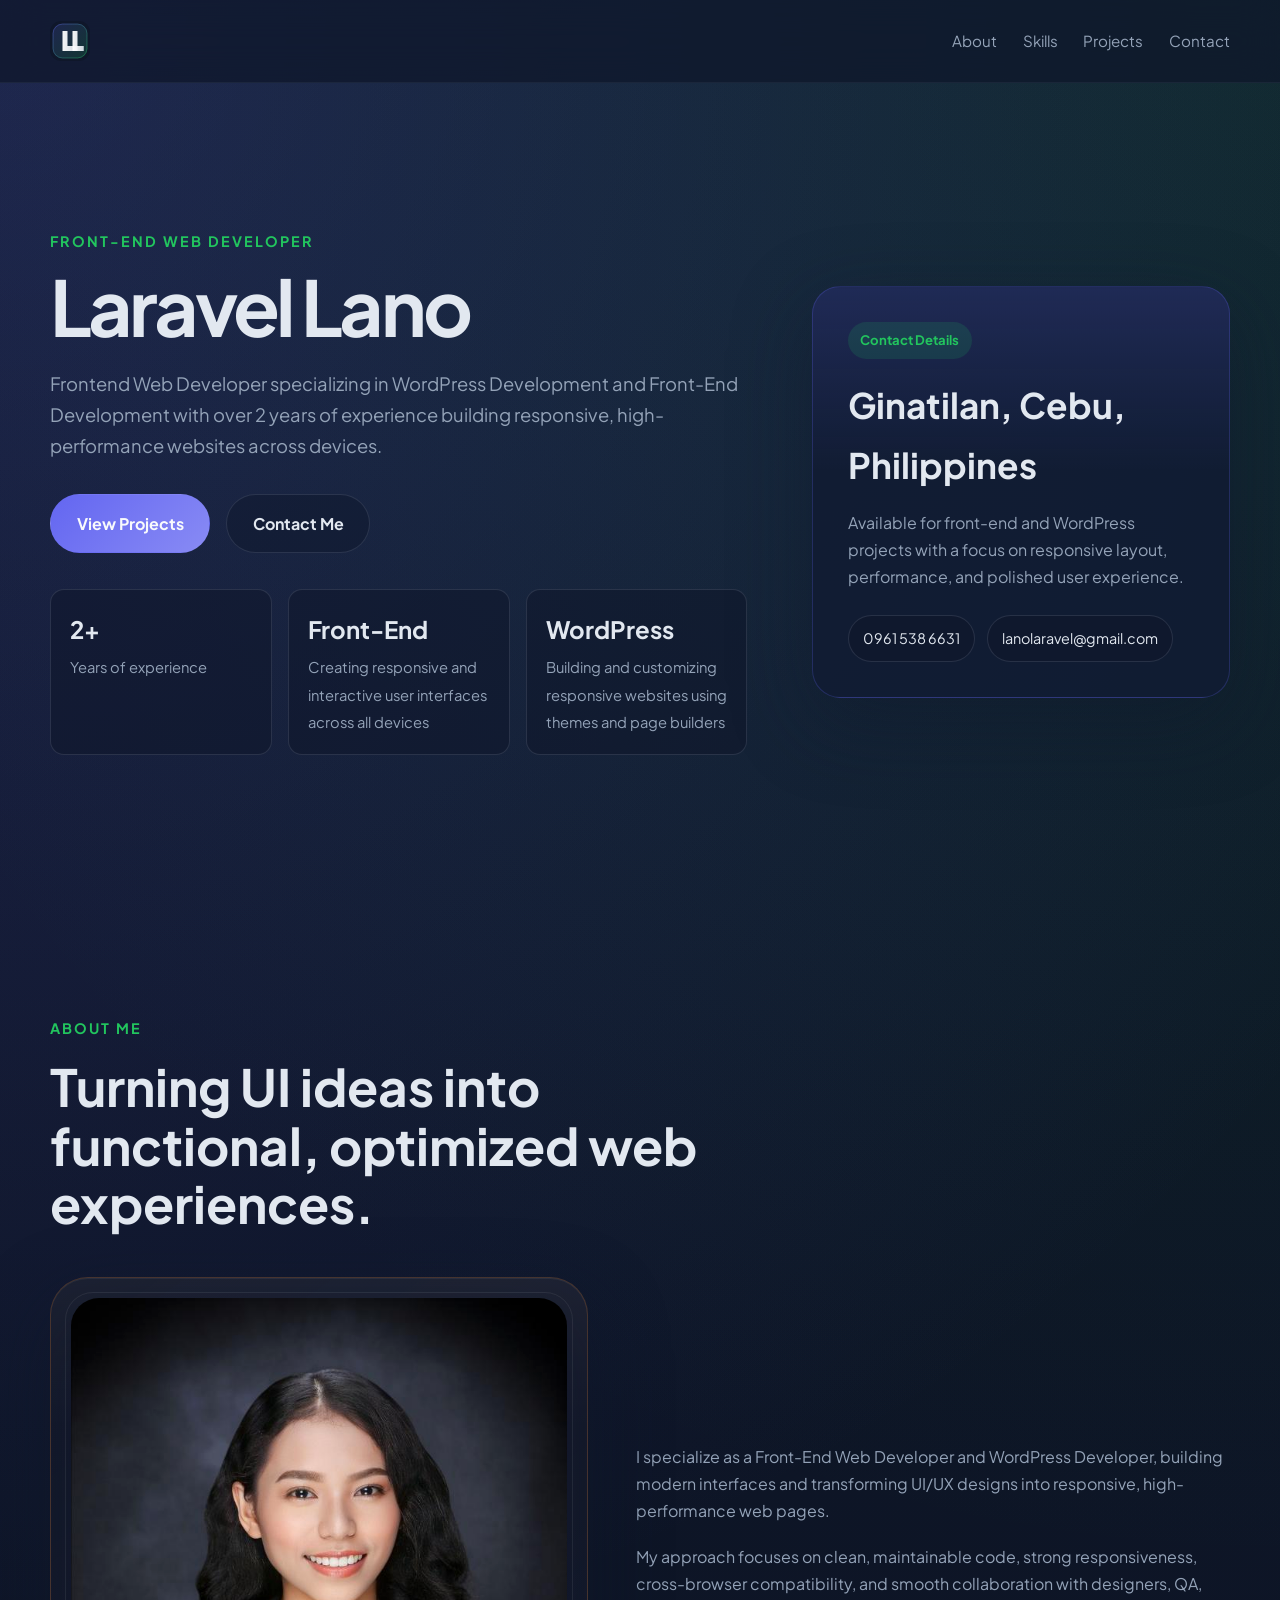
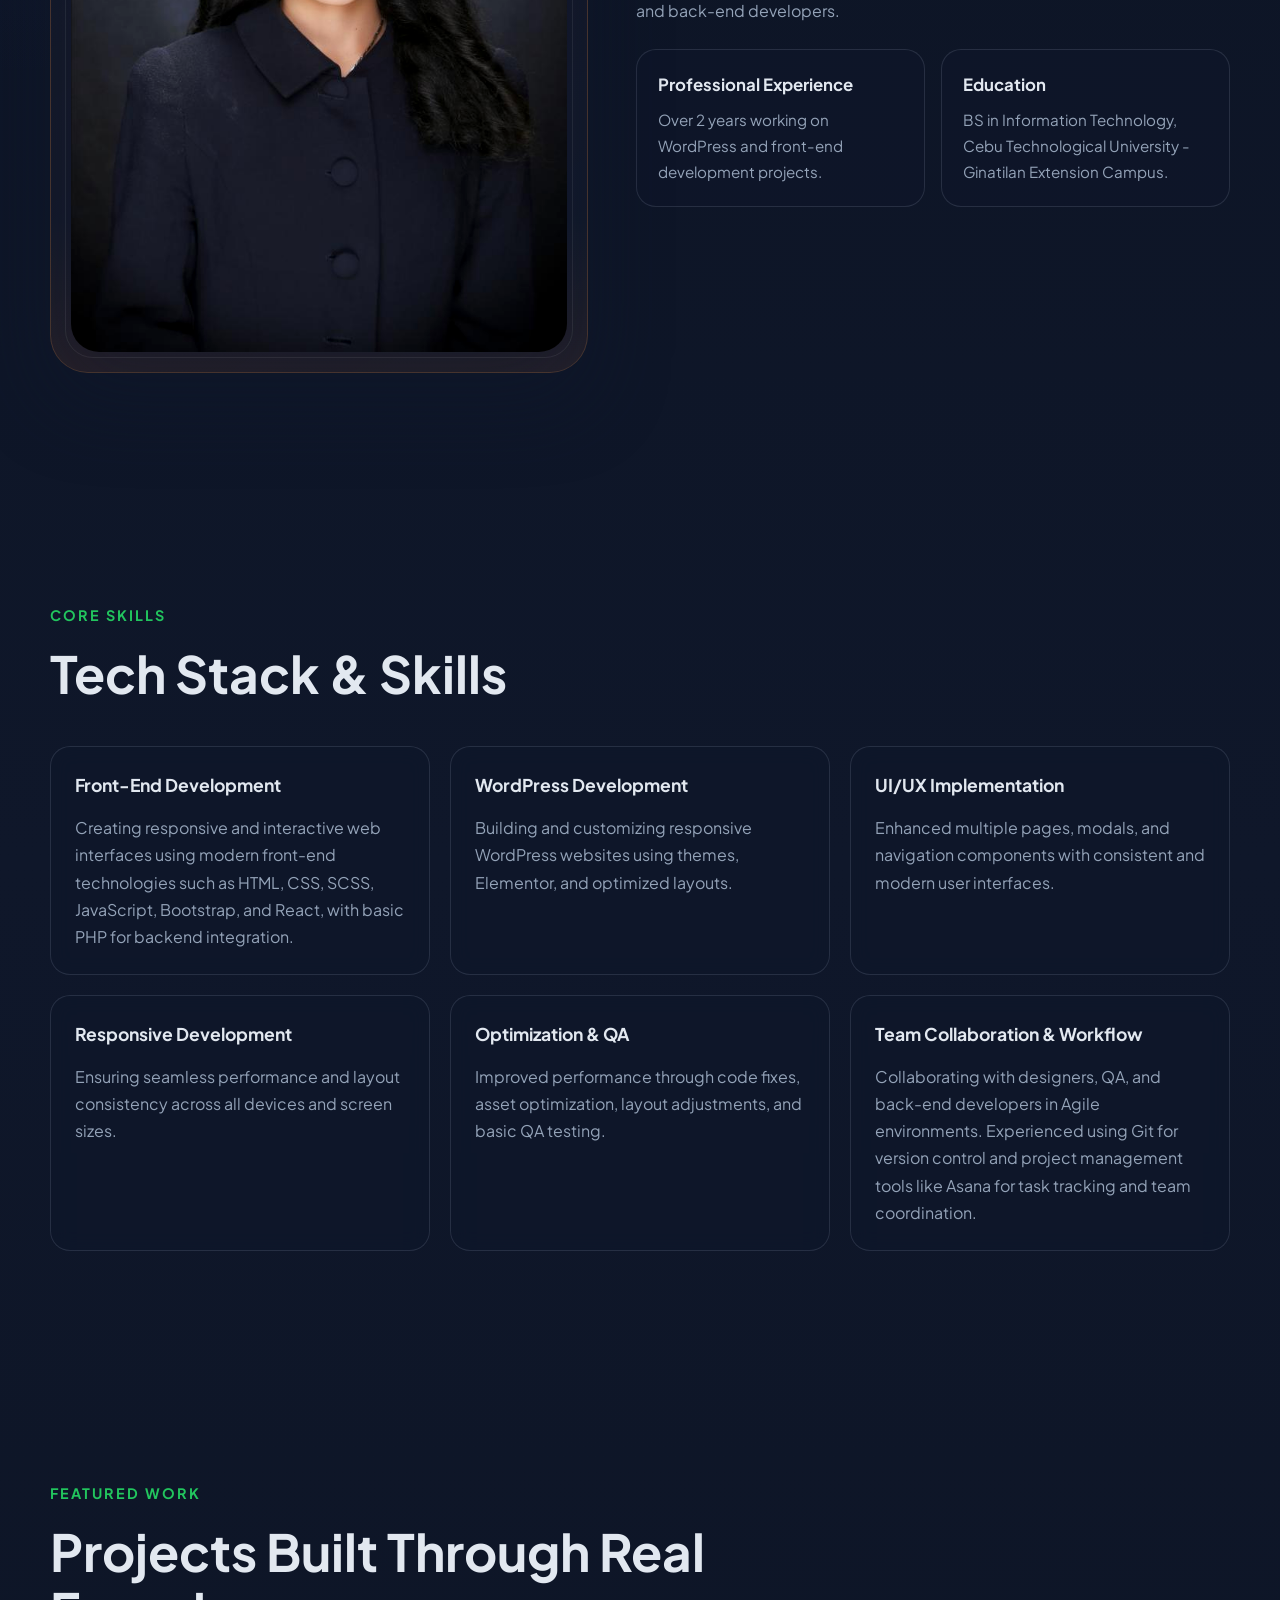
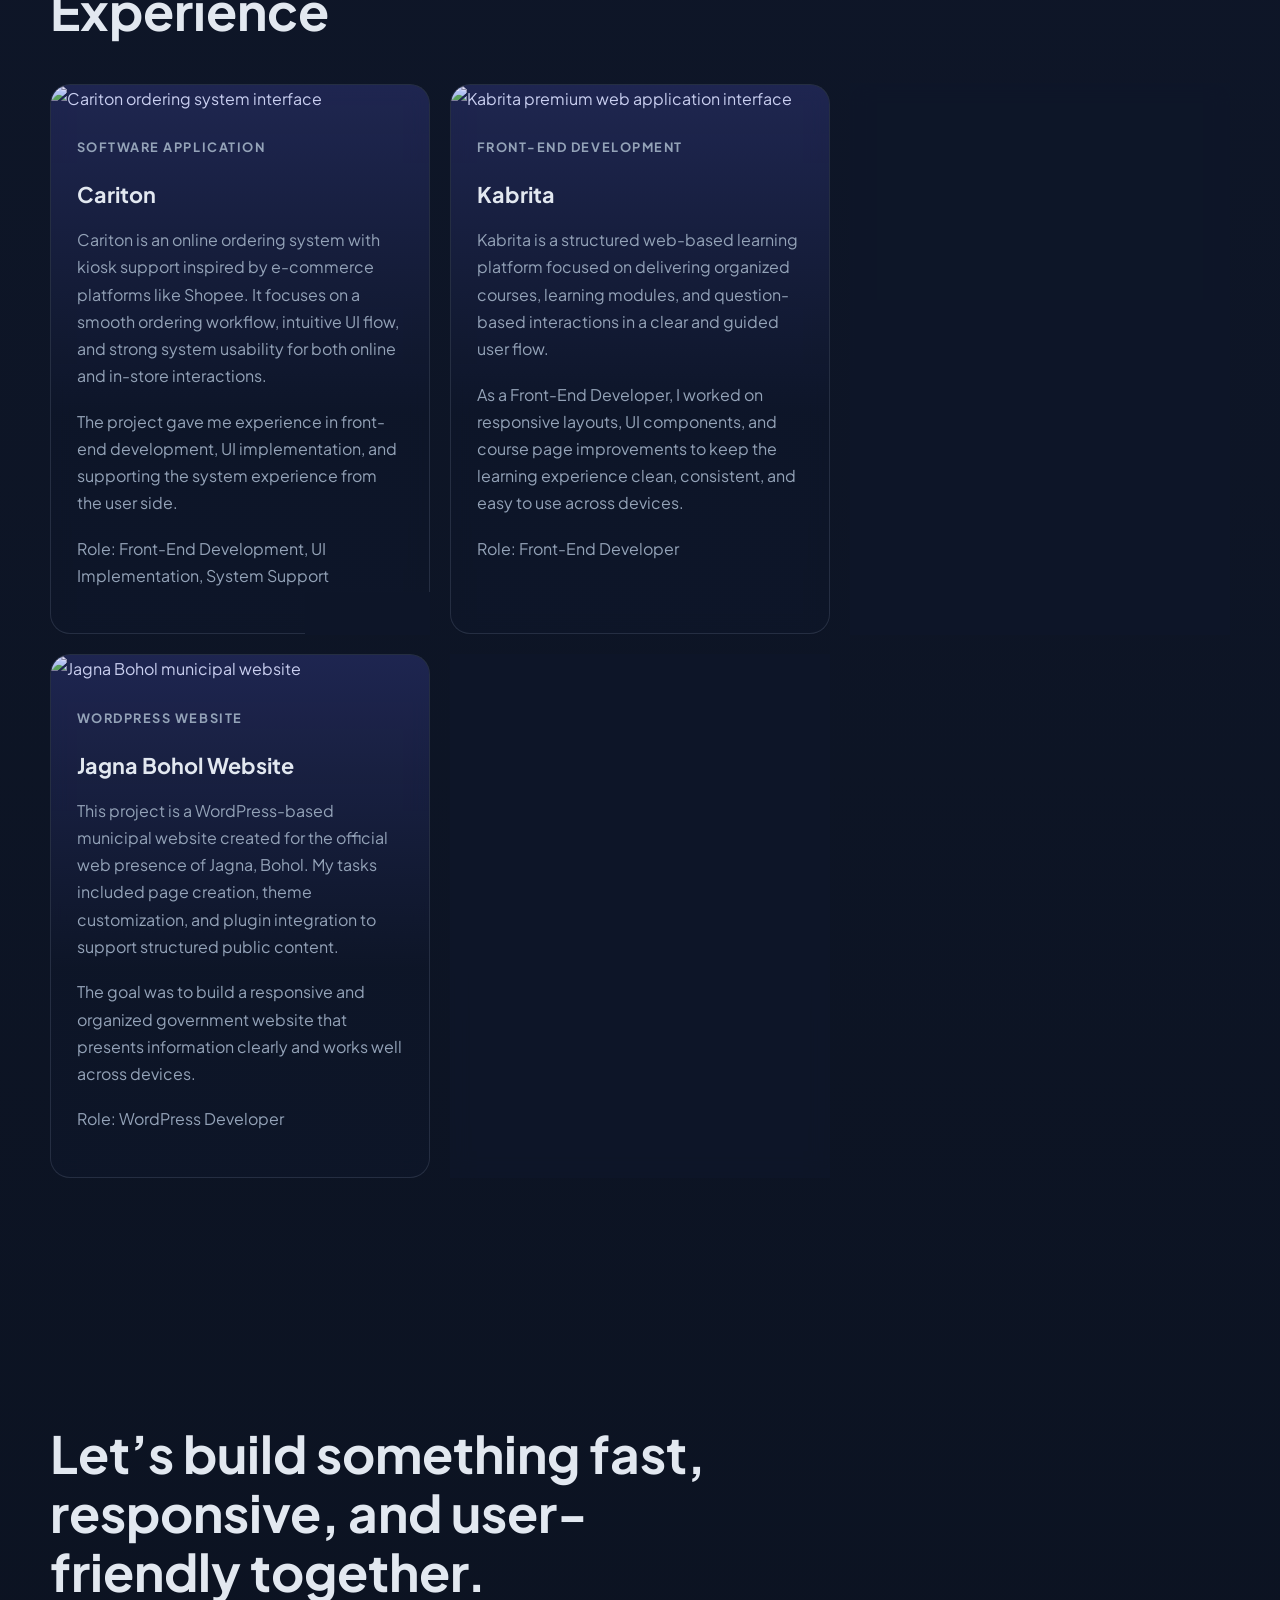
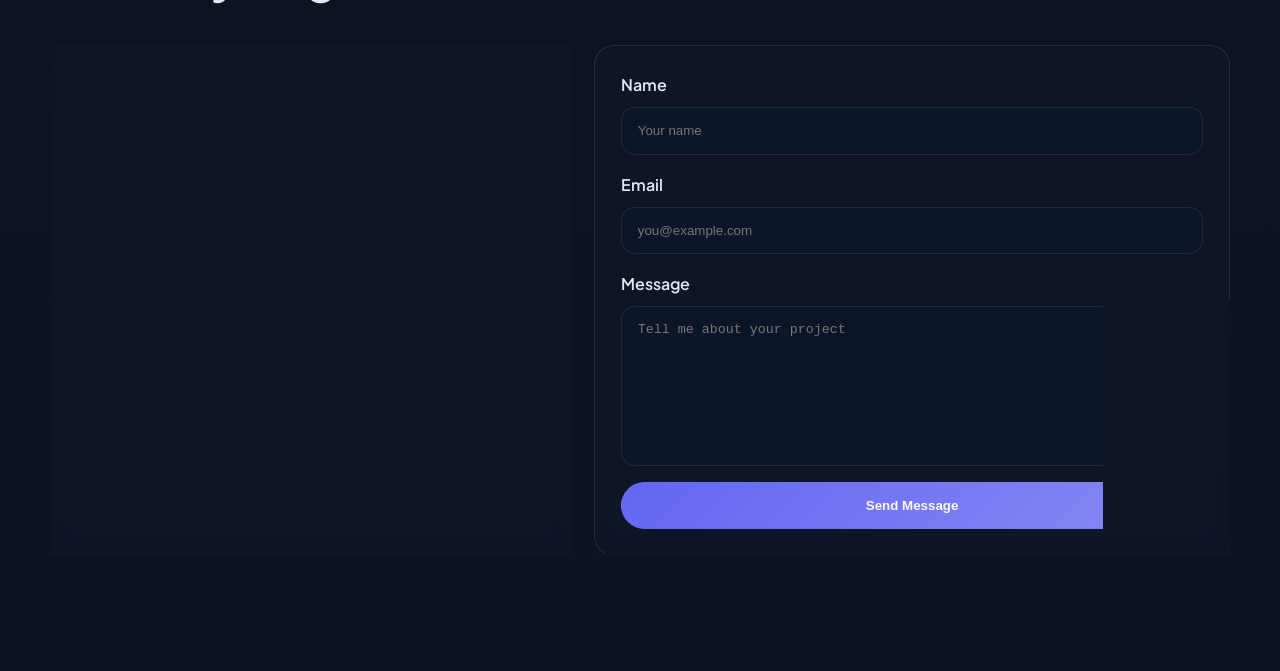
==== commit 745f138c: "update" ====
--- a/index.html
+++ b/index.html
@@ -49,7 +49,11 @@
             <h2>Turning UI ideas into functional, optimized web experiences.</h2>
          </div>
          <div class="about__grid">
-            <div class="about__image"> <img src="/img/Media.jpg" alt="Portrait of Laravel Lano"> </div>
+            <div class="about__image">
+               <div class="about__image-frame">
+                  <img src="/img/Media.jpg" alt="Portrait of Laravel Lano">
+               </div>
+            </div>
             <div class="about__content">
                <p> I specialize as a Front-End Web Developer and WordPress Developer, building modern interfaces and transforming UI/UX designs into responsive, high-performance web pages.</p>
                <p> My approach focuses on clean, maintainable code, strong responsiveness, cross-browser compatibility, and smooth collaboration with designers, QA, and back-end developers. </p>
--- a/home.css
+++ b/home.css
@@ -228,12 +228,67 @@
 }
 .about__image {
   position: relative;
-}
-.about__image img {
+  isolation: isolate;
+}
+.about__image::before {
+  content: "";
+  position: absolute;
+  width: clamp(240px, 72%, 340px);
+  aspect-ratio: 1;
+  left: 50%;
+  top: 50%;
+  transform: translate(-50%, -50%);
+  border-radius: 50%;
+  border: 18px solid rgba(249, 115, 22, 0.8);
+  box-shadow: 0 0 0 16px rgba(249, 115, 22, 0.09), 0 0 55px rgba(251, 146, 60, 0.2);
+  z-index: -2;
+}
+.about__image::after {
+  content: "";
+  position: absolute;
+  inset: 8% 6%;
+  background: radial-gradient(circle at 50% 42%, rgba(251, 146, 60, 0.22), transparent 34%), linear-gradient(180deg, rgba(8, 15, 29, 0.12), rgba(8, 15, 29, 0.55));
+  border-radius: 36px;
+  filter: blur(2px);
+  z-index: -3;
+}
+.about__image-frame {
+  position: relative;
+  padding: clamp(1rem, 2.2vw, 1.25rem);
+  border-radius: 38px;
+  overflow: hidden;
+  background: linear-gradient(145deg, rgba(15, 23, 42, 0.92), rgba(15, 23, 42, 0.68)), linear-gradient(145deg, rgba(249, 115, 22, 0.2), rgba(255, 255, 255, 0.03));
+  border: 1px solid rgba(251, 146, 60, 0.22);
+  box-shadow: 0 28px 80px rgba(15, 23, 42, 0.48), inset 0 1px 0 rgba(255, 255, 255, 0.06);
+}
+.about__image-frame::before,
+.about__image-frame::after {
+  content: "";
+  position: absolute;
+  pointer-events: none;
+}
+.about__image-frame::before {
+  inset: 0;
+  background: radial-gradient(circle at 50% 30%, rgba(251, 146, 60, 0.18), transparent 30%), linear-gradient(180deg, rgba(255, 255, 255, 0.04), transparent 22%, transparent 78%, rgba(249, 115, 22, 0.08));
+  z-index: 0;
+}
+.about__image-frame::after {
+  inset: 14px;
+  border: 1px solid rgba(255, 255, 255, 0.07);
   border-radius: 28px;
-  min-height: 420px;
+  z-index: 2;
+}
+.about__image-frame img {
+  position: relative;
+  z-index: 1;
+  border-radius: 28px;
+  width: 100%;
+  min-height: 480px;
   -o-object-fit: cover;
      object-fit: cover;
+  -o-object-position: center top;
+     object-position: center top;
+  filter: saturate(1.04) contrast(1.03);
   box-shadow: 0 24px 70px rgba(15, 23, 42, 0.35);
 }
 .about__content p {
@@ -455,6 +510,13 @@
   .hero__actions {
     flex-direction: column;
   }
+  .about__image::before {
+    width: min(72vw, 300px);
+    border-width: 14px;
+  }
+  .about__image-frame img {
+    min-height: 400px;
+  }
 }
 @media (max-width: 540px) {
   .navbar .nav-links {
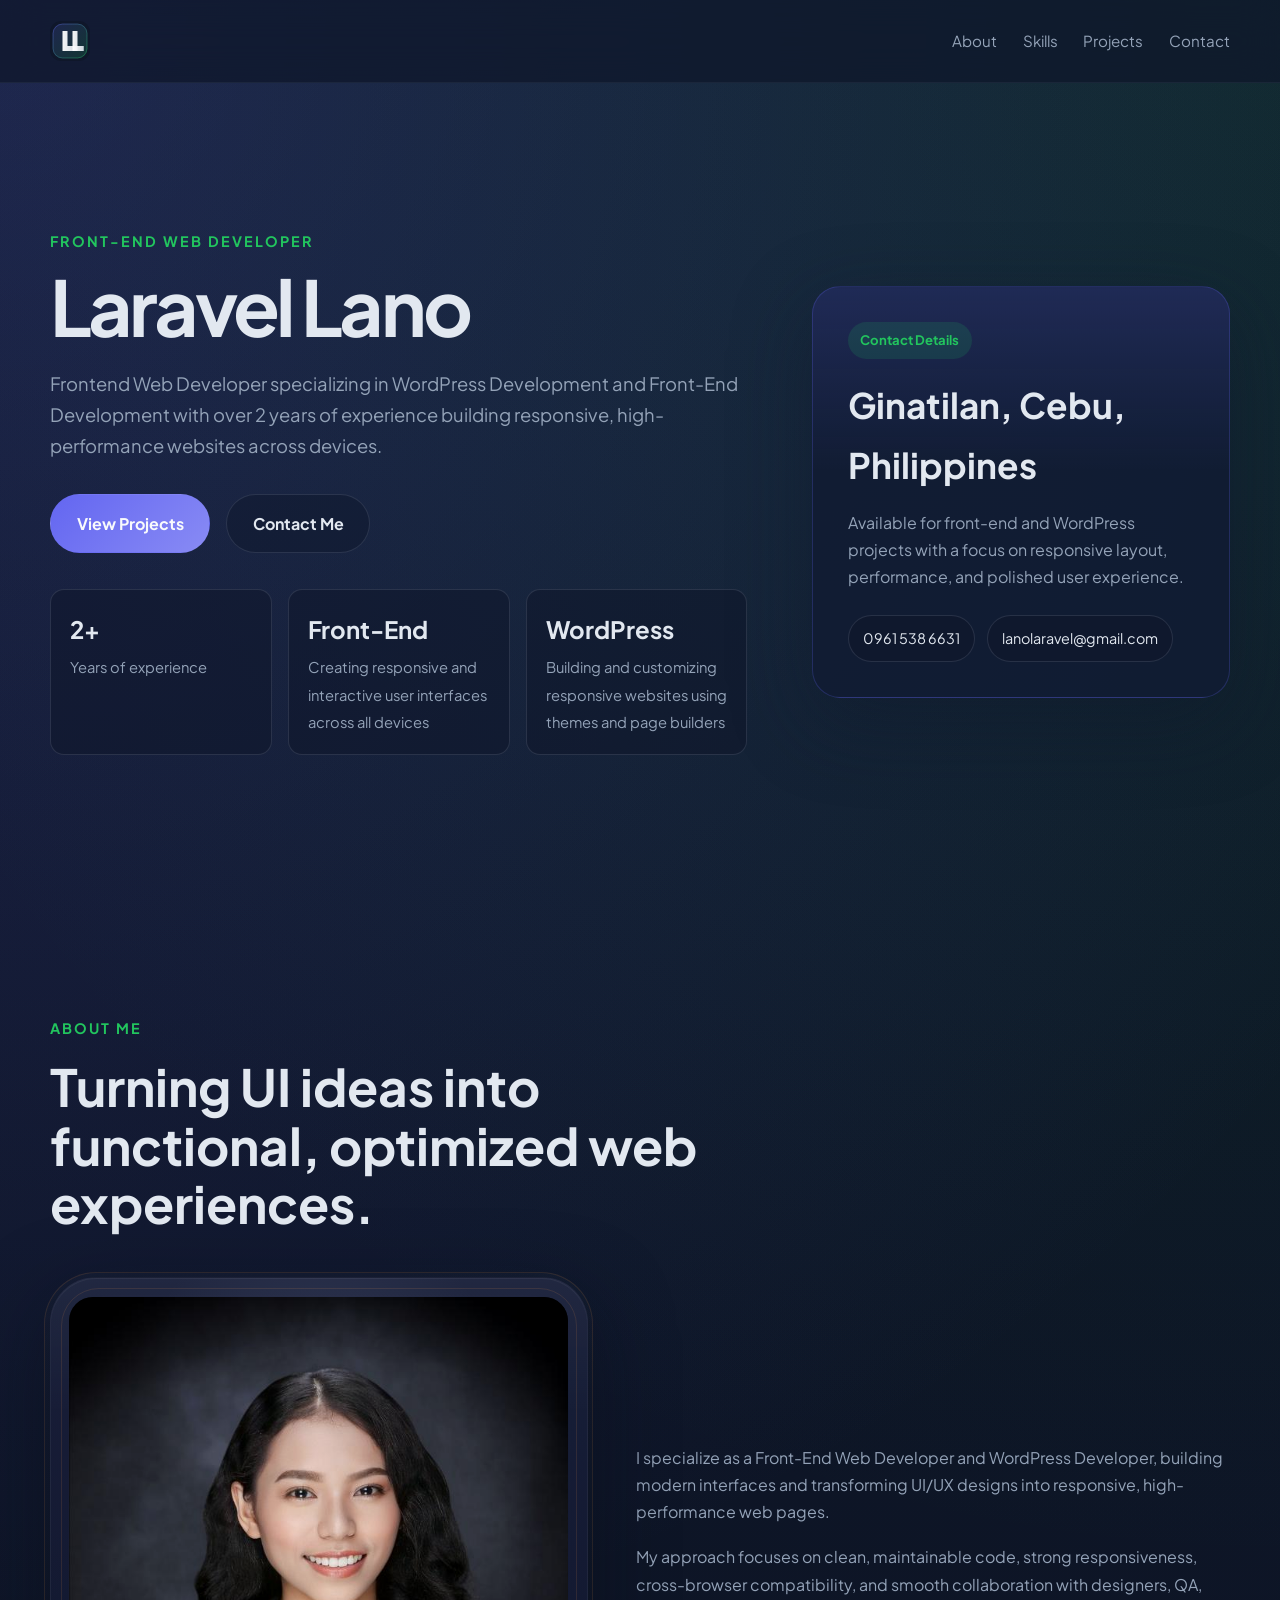
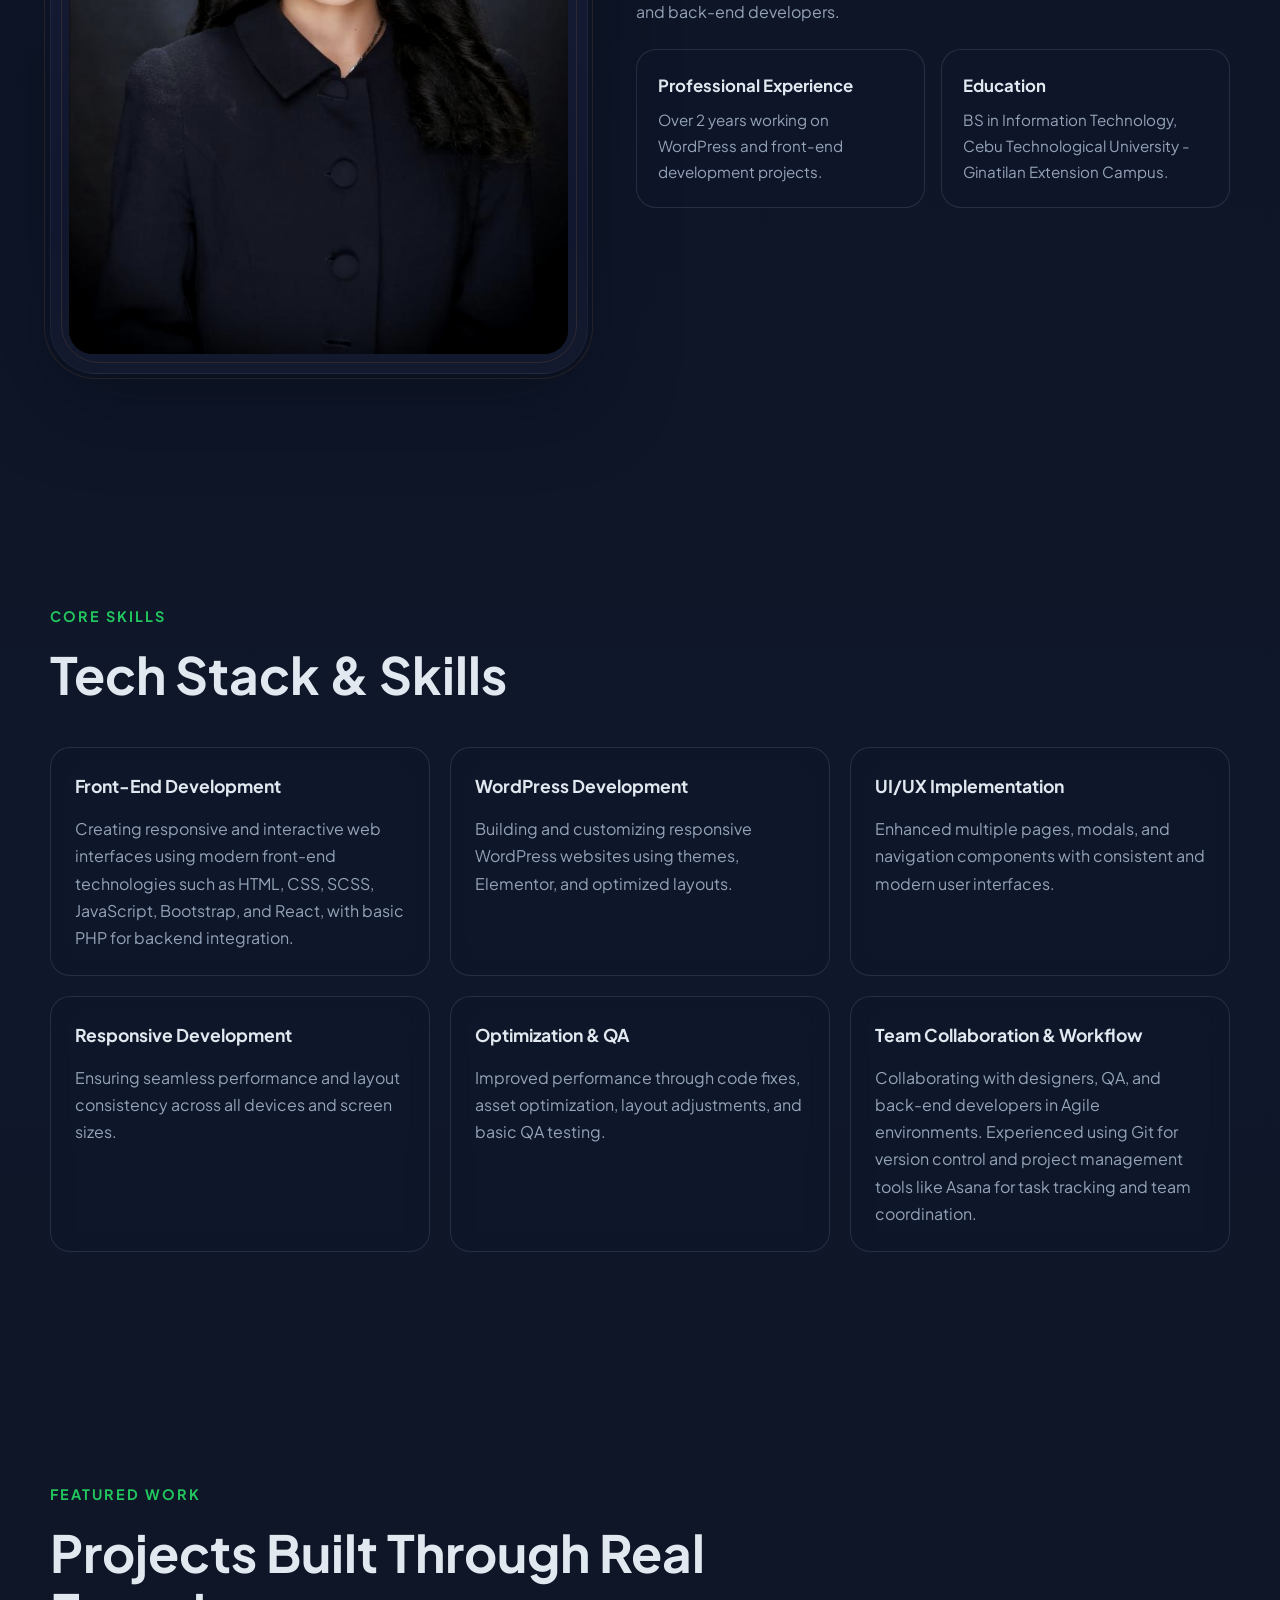
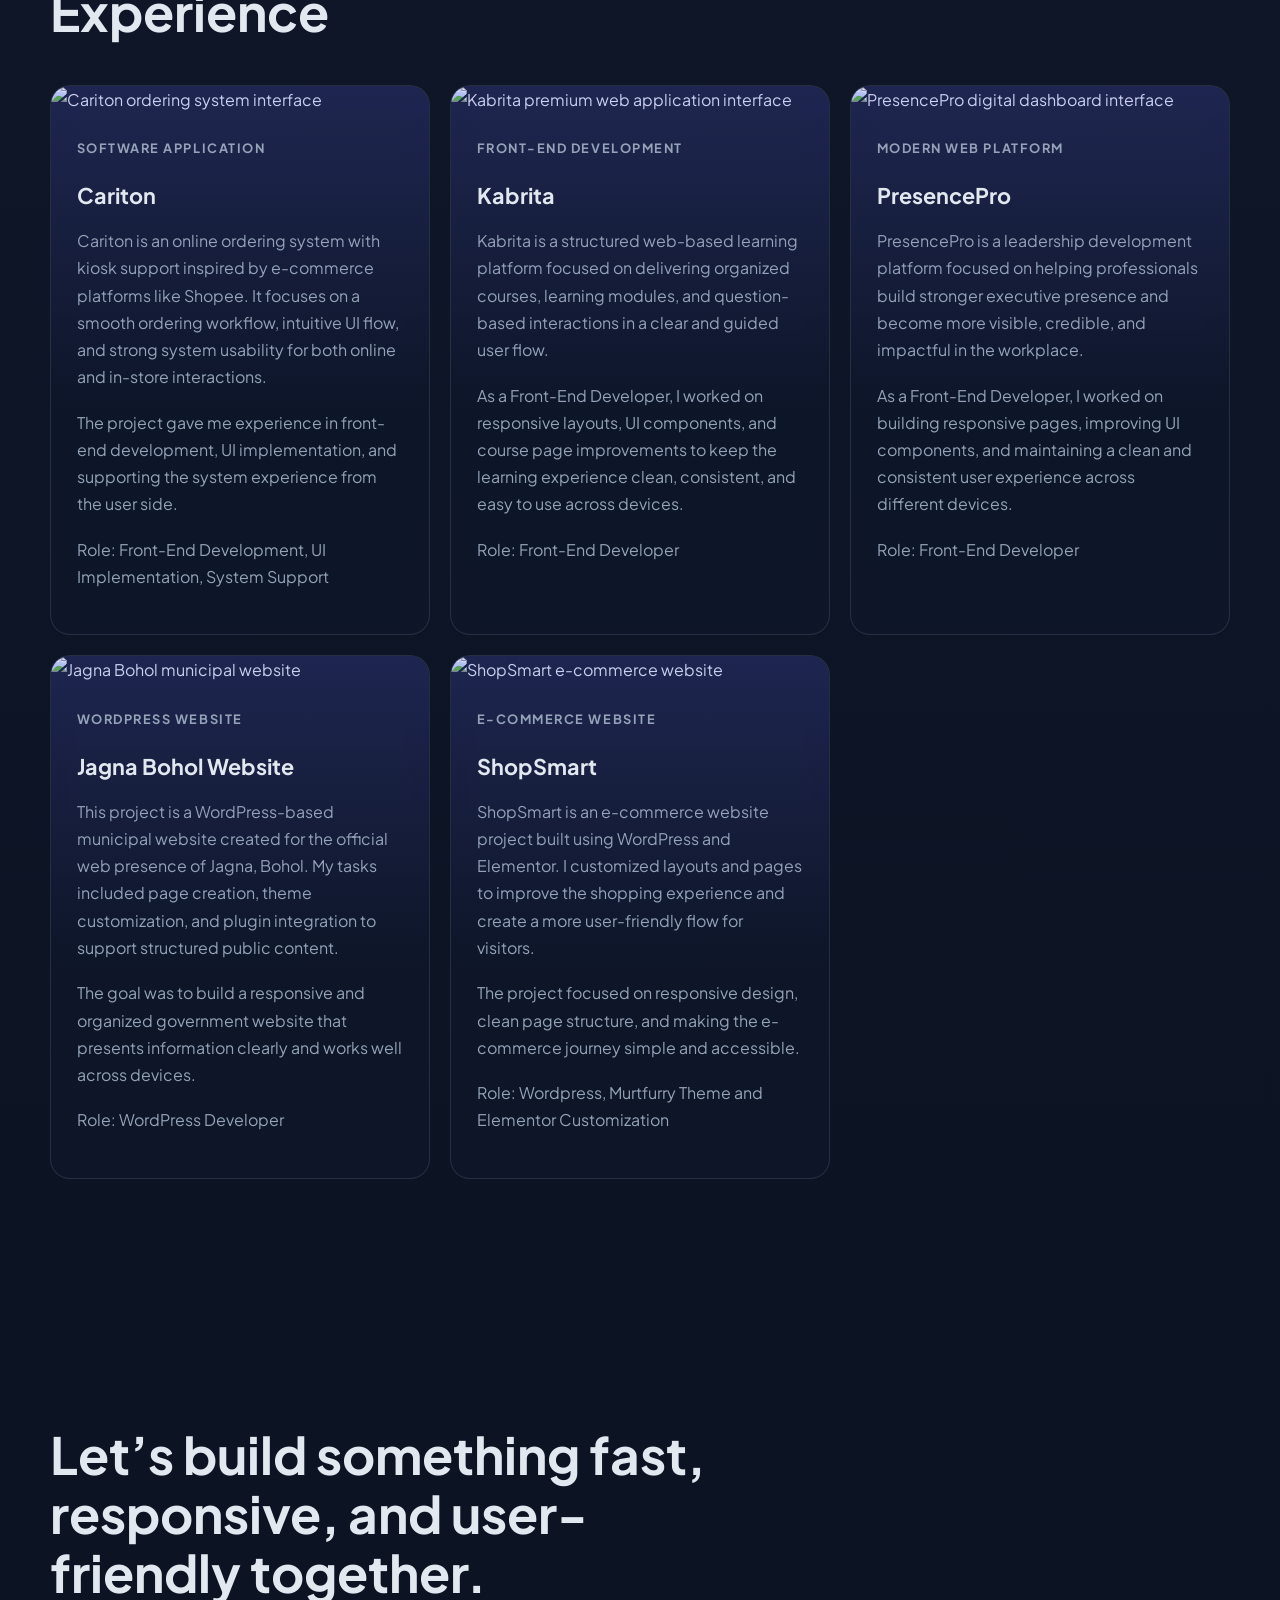
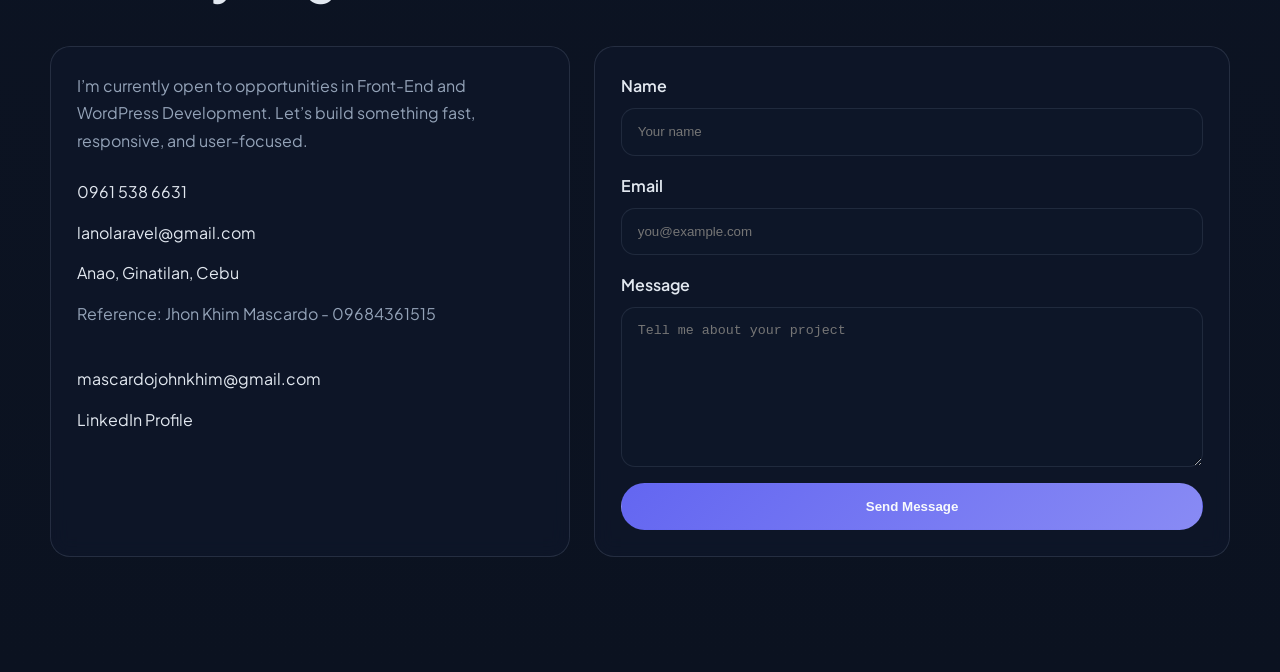
==== commit 72defbdf: "28/04/2026" ====
--- a/index.html
+++ b/index.html
@@ -115,7 +115,7 @@
          <div class="projects__grid">
             <article class="project-card">
                <div class="project-card__image">
-                  <img src="https://images.unsplash.com/photo-1556740749-887f6717d7e4?auto=format&fit=crop&w=1200&q=80" alt="Cariton ordering system interface">
+                  <img src="/img/cariton.png" alt="Cariton ordering system interface">
                </div>
                <div class="project-card__content">
                   <p class="project-card__tag">Software Application</p>
@@ -127,7 +127,7 @@
             </article>
             <article class="project-card">
                <div class="project-card__image">
-                  <img src="https://images.unsplash.com/photo-1516321318423-f06f85e504b3?auto=format&fit=crop&w=1200&q=80" alt="Kabrita premium web application interface">
+                  <img src="/img/kabrita.png" alt="Kabrita premium web application interface">
                </div>
                <div class="project-card__content">
                   <p class="project-card__tag">Front-End Development</p>
--- a/home.css
+++ b/home.css
@@ -233,33 +233,29 @@
 .about__image::before {
   content: "";
   position: absolute;
-  width: clamp(240px, 72%, 340px);
-  aspect-ratio: 1;
-  left: 50%;
-  top: 50%;
-  transform: translate(-50%, -50%);
-  border-radius: 50%;
-  border: 18px solid rgba(249, 115, 22, 0.8);
-  box-shadow: 0 0 0 16px rgba(249, 115, 22, 0.09), 0 0 55px rgba(251, 146, 60, 0.2);
+  inset: 1.1rem;
+  border-radius: 44px;
+  background: radial-gradient(circle at 50% 28%, rgba(255, 255, 255, 0.08), transparent 34%), linear-gradient(180deg, rgba(255, 255, 255, 0.02), rgba(10, 16, 31, 0.16));
+  border: 1px solid rgba(248, 159, 75, 0.2);
   z-index: -2;
 }
 .about__image::after {
   content: "";
   position: absolute;
-  inset: 8% 6%;
-  background: radial-gradient(circle at 50% 42%, rgba(251, 146, 60, 0.22), transparent 34%), linear-gradient(180deg, rgba(8, 15, 29, 0.12), rgba(8, 15, 29, 0.55));
-  border-radius: 36px;
-  filter: blur(2px);
+  inset: -0.35rem;
+  border-radius: 52px;
+  border: 1px solid rgba(248, 159, 75, 0.14);
+  background: linear-gradient(180deg, rgba(255, 255, 255, 0.02), rgba(8, 12, 24, 0.08));
   z-index: -3;
 }
 .about__image-frame {
   position: relative;
-  padding: clamp(1rem, 2.2vw, 1.25rem);
-  border-radius: 38px;
+  padding: clamp(0.95rem, 2.2vw, 1.15rem);
+  border-radius: 46px;
   overflow: hidden;
-  background: linear-gradient(145deg, rgba(15, 23, 42, 0.92), rgba(15, 23, 42, 0.68)), linear-gradient(145deg, rgba(249, 115, 22, 0.2), rgba(255, 255, 255, 0.03));
-  border: 1px solid rgba(251, 146, 60, 0.22);
-  box-shadow: 0 28px 80px rgba(15, 23, 42, 0.48), inset 0 1px 0 rgba(255, 255, 255, 0.06);
+  background: linear-gradient(180deg, rgba(24, 31, 58, 0.96), rgba(15, 21, 42, 0.98)), linear-gradient(145deg, rgba(248, 159, 75, 0.08), rgba(255, 255, 255, 0.02));
+  border: 1px solid rgba(255, 255, 255, 0.05);
+  box-shadow: 0 26px 80px rgba(8, 12, 24, 0.5), inset 0 1px 0 rgba(255, 255, 255, 0.06);
 }
 .about__image-frame::before,
 .about__image-frame::after {
@@ -269,27 +265,28 @@
 }
 .about__image-frame::before {
   inset: 0;
-  background: radial-gradient(circle at 50% 30%, rgba(251, 146, 60, 0.18), transparent 30%), linear-gradient(180deg, rgba(255, 255, 255, 0.04), transparent 22%, transparent 78%, rgba(249, 115, 22, 0.08));
+  background: linear-gradient(180deg, rgba(255, 255, 255, 0.04), transparent 20%, transparent 80%, rgba(255, 255, 255, 0.02)), radial-gradient(circle at 50% 16%, rgba(132, 144, 186, 0.14), transparent 28%);
   z-index: 0;
 }
 .about__image-frame::after {
-  inset: 14px;
-  border: 1px solid rgba(255, 255, 255, 0.07);
-  border-radius: 28px;
+  inset: 10px;
+  border: 1px solid rgba(248, 159, 75, 0.12);
+  border-radius: 38px;
   z-index: 2;
 }
 .about__image-frame img {
   position: relative;
   z-index: 1;
-  border-radius: 28px;
+  border-radius: 24px;
   width: 100%;
-  min-height: 480px;
+  min-height: 560px;
   -o-object-fit: cover;
      object-fit: cover;
-  -o-object-position: center top;
-     object-position: center top;
-  filter: saturate(1.04) contrast(1.03);
-  box-shadow: 0 24px 70px rgba(15, 23, 42, 0.35);
+  -o-object-position: center 18%;
+     object-position: center 18%;
+  background: radial-gradient(circle at 50% 18%, rgba(97, 105, 130, 0.48), rgba(17, 21, 35, 0.95) 55%, rgb(4, 6, 12) 100%);
+  filter: saturate(0.88) contrast(1.06) brightness(0.96);
+  box-shadow: inset 0 0 0 1px rgba(255, 255, 255, 0.02);
 }
 .about__content p {
   color: #94a3b8;
@@ -511,11 +508,10 @@
     flex-direction: column;
   }
   .about__image::before {
-    width: min(72vw, 300px);
-    border-width: 14px;
+    inset: 0.8rem;
   }
   .about__image-frame img {
-    min-height: 400px;
+    min-height: 460px;
   }
 }
 @media (max-width: 540px) {
